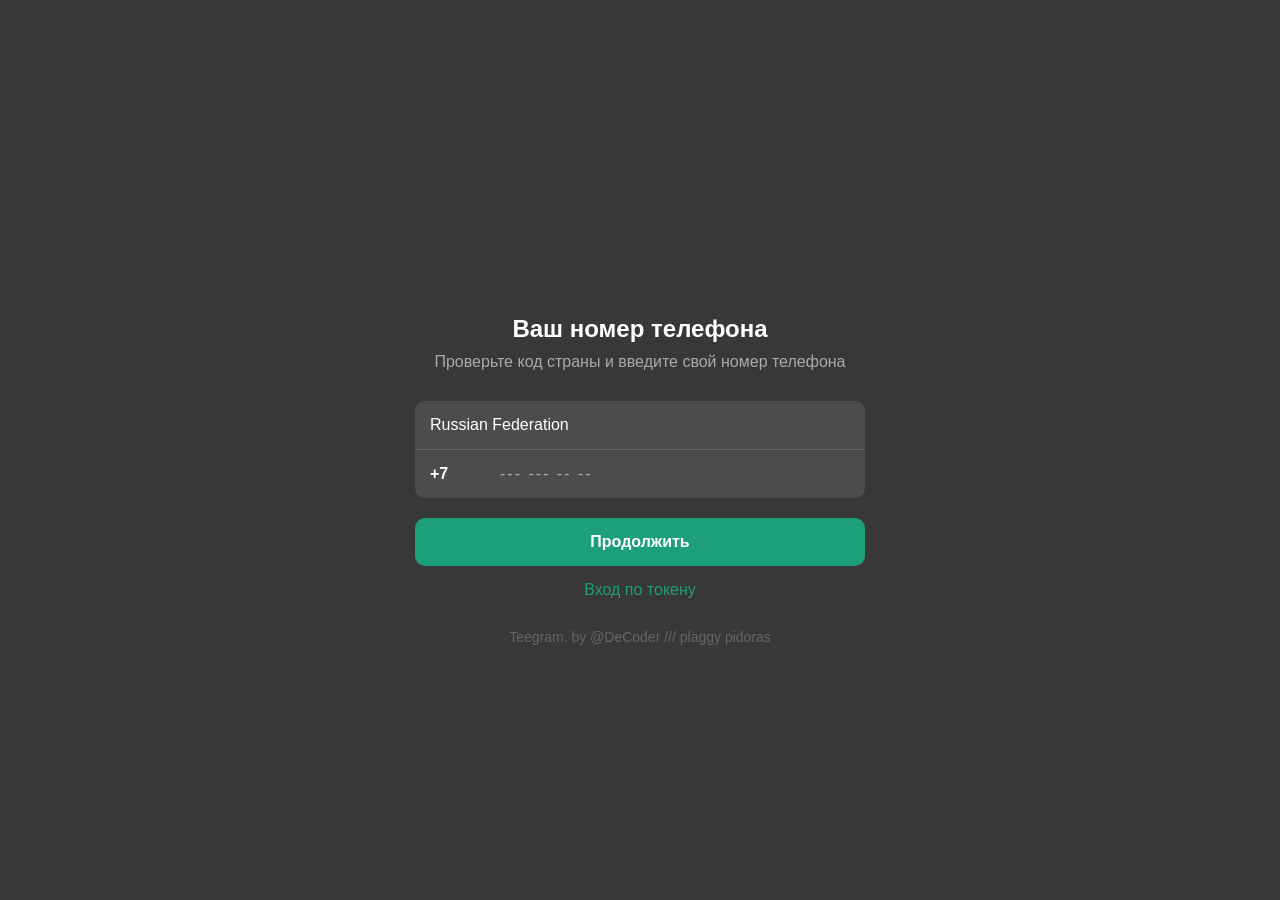
==== chats.html @ e835ee64 "Add files via upload" ====
<!DOCTYPE html>
<html lang="ru">
<head>
    <meta charset="UTF-8">
    <meta name="viewport" content="width=device-width, initial-scale=1.0">
    <title>Telegram</title>
    <style>
        * {
            margin: 0;
            padding: 0;
            box-sizing: border-box;
            font-family: 'Segoe UI', Arial, sans-serif;
            -webkit-user-select: none;
            -moz-user-select: none;
            -ms-user-select: none;
            user-select: none;
        }
        
        body {
            background-color: #383838;
            color: white;
            height: 100vh;
            overflow: hidden;
        }

        .app-container {
            display: flex;
            height: 100vh;
        }

        /* Левая панель - список чатов */
        .chats-sidebar {
            width: 400px;
            background-color: #4C4C4C;
            border-right: 1px solid #666;
            display: flex;
            flex-direction: column;
        }

        /* Шапка левой панели */
        .sidebar-header {
            padding: 20px;
            background-color: #4C4C4C;
            border-bottom: 1px solid #666;
            display: flex;
            align-items: center;
            justify-content: space-between;
        }

        .burger-menu {
            width: 24px;
            height: 24px;
            cursor: pointer;
            display: flex;
            flex-direction: column;
            justify-content: space-between;
        }

        .burger-line {
            width: 100%;
            height: 2px;
            background-color: #FFFFFF;
            border-radius: 2px;
        }

        .search-container {
            flex: 1;
            margin: 0 15px;
            position: relative;
        }

        .search-input {
            width: 100%;
            background-color: #383838;
            border: none;
            border-radius: 20px;
            padding: 10px 40px 10px 15px;
            color: white;
            font-size: 14px;
            outline: none;
        }

        .search-input::placeholder {
            color: #aaa;
        }

        .search-icon {
            position: absolute;
            right: 15px;
            top: 50%;
            transform: translateY(-50%);
            color: #aaa;
        }

        /* Список чатов */
        .chats-list {
            flex: 1;
            overflow-y: auto;
            padding: 10px 0;
        }

        .chats-title {
            padding: 15px 20px 10px;
            font-size: 16px;
            font-weight: 600;
            color: #aaa;
        }

        .chat-item {
            display: flex;
            align-items: center;
            padding: 12px 20px;
            cursor: pointer;
            transition: background-color 0.3s ease;
            border-left: 3px solid transparent;
        }

        .chat-item:hover {
            background-color: #5a5a5a;
        }

        .chat-item.active {
            background-color: #5a5a5a;
            border-left-color: #1D9F7A;
        }

        .chat-avatar {
            width: 48px;
            height: 48px;
            border-radius: 50%;
            background: linear-gradient(135deg, #1D9F7A, #178066);
            display: flex;
            align-items: center;
            justify-content: center;
            font-size: 18px;
            font-weight: bold;
            color: white;
            margin-right: 15px;
            flex-shrink: 0;
        }

        .bot-avatar {
            background: linear-gradient(135deg, #1D9F7A, #178066);
        }

        .user-avatar {
            background: linear-gradient(135deg, #1D9F7A, #178066);
        }

        .chat-info {
            flex: 1;
            min-width: 0;
        }

        .chat-header {
            display: flex;
            justify-content: space-between;
            align-items: center;
            margin-bottom: 4px;
        }

        .chat-name {
            font-size: 16px;
            font-weight: 600;
            overflow: hidden;
            text-overflow: ellipsis;
            white-space: nowrap;
        }

        .chat-time {
            font-size: 12px;
            color: #aaa;
            flex-shrink: 0;
            margin-left: 10px;
        }

        .chat-last-message {
            font-size: 14px;
            color: #aaa;
            overflow: hidden;
            text-overflow: ellipsis;
            white-space: nowrap;
        }

        .unread-badge {
            background-color: #1D9F7A;
            color: white;
            font-size: 12px;
            font-weight: 600;
            padding: 2px 8px;
            border-radius: 12px;
            min-width: 20px;
            text-align: center;
            margin-left: 10px;
            flex-shrink: 0;
        }

        /* Правая панель - сообщения */
        .messages-panel {
            flex: 1;
            background-color: #383838;
            display: flex;
            flex-direction: column;
        }

        /* Шапка правой панели */
        .messages-header {
            padding: 15px 20px;
            background-color: #4C4C4C;
            border-bottom: 1px solid #666;
            display: flex;
            align-items: center;
        }

        .back-button {
            display: none;
            margin-right: 15px;
            cursor: pointer;
            color: #1D9F7A;
        }

        .current-chat-avatar {
            width: 40px;
            height: 40px;
            border-radius: 50%;
            background: linear-gradient(135deg, #1D9F7A, #178066);
            display: flex;
            align-items: center;
            justify-content: center;
            font-size: 16px;
            font-weight: bold;
            color: white;
            margin-right: 15px;
            flex-shrink: 0;
        }

        .current-chat-info {
            flex: 1;
        }

        .current-chat-name {
            font-size: 16px;
            font-weight: 600;
            margin-bottom: 2px;
        }

        .current-chat-status {
            font-size: 13px;
            color: #aaa;
        }

        .header-actions {
            display: flex;
            gap: 20px;
            color: #aaa;
        }

        .header-actions i {
            cursor: pointer;
            font-size: 18px;
        }

        /* Область сообщений */
        .messages-container {
            flex: 1;
            padding: 20px;
            overflow-y: auto;
            display: flex;
            flex-direction: column;
            gap: 10px;
        }

        .welcome-message {
            text-align: center;
            color: #aaa;
            font-size: 16px;
            margin-top: 50px;
        }

        .message {
            max-width: 70%;
            padding: 12px 16px;
            border-radius: 12px;
            margin-bottom: 8px;
            position: relative;
        }

        .message-incoming {
            align-self: flex-start;
            background-color: #4C4C4C;
            border-bottom-left-radius: 4px;
        }

        .message-outgoing {
            align-self: flex-end;
            background-color: #1D9F7A;
            border-bottom-right-radius: 4px;
        }

        .message-text {
            font-size: 14px;
            line-height: 1.4;
            -webkit-user-select: text;
            -moz-user-select: text;
            -ms-user-select: text;
            user-select: text;
        }

        .message-time {
            font-size: 11px;
            color: #aaa;
            text-align: right;
            margin-top: 4px;
        }

        /* Панель ввода сообщения */
        .input-container {
            padding: 15px 20px;
            background-color: #4C4C4C;
            border-top: 1px solid #666;
            display: flex;
            align-items: center;
            gap: 15px;
        }

        .input-actions {
            display: flex;
            gap: 15px;
            color: #aaa;
        }

        .input-actions i {
            cursor: pointer;
            font-size: 20px;
        }

        .message-input {
            flex: 1;
            background-color: #383838;
            border: none;
            border-radius: 20px;
            padding: 12px 20px;
            color: white;
            font-size: 14px;
            outline: none;
            resize: none;
            max-height: 100px;
            -webkit-user-select: text;
            -moz-user-select: text;
            -ms-user-select: text;
            user-select: text;
        }

        .message-input::placeholder {
            color: #aaa;
        }

        .send-button {
            width: 40px;
            height: 40px;
            background-color: #1D9F7A;
            border: none;
            border-radius: 50%;
            color: white;
            cursor: pointer;
            display: flex;
            align-items: center;
            justify-content: center;
            transition: background-color 0.3s ease;
        }

        .send-button:hover {
            background-color: #178066;
        }

        /* Поиск пользователей */
        .search-results {
            position: absolute;
            top: 100%;
            left: 0;
            right: 0;
            background-color: #4C4C4C;
            border-radius: 10px;
            margin-top: 5px;
            box-shadow: 0 4px 15px rgba(0, 0, 0, 0.3);
            z-index: 100;
            max-height: 300px;
            overflow-y: auto;
            display: none;
        }

        .search-results.show {
            display: block;
        }

        .search-result-item {
            display: flex;
            align-items: center;
            padding: 12px 15px;
            cursor: pointer;
            transition: background-color 0.2s ease;
            border-bottom: 1px solid #666;
        }

        .search-result-item:last-child {
            border-bottom: none;
        }

        .search-result-item:hover {
            background-color: #5a5a5a;
        }

        /* Адаптивность */
        @media (max-width: 768px) {
            .chats-sidebar {
                width: 100%;
            }
            
            .messages-panel {
                display: none;
            }
            
            .messages-panel.active {
                display: flex;
            }
            
            .back-button {
                display: block;
            }
        }

        /* Скрываем скроллбар но оставляем функциональность */
        .chats-list::-webkit-scrollbar {
            width: 6px;
        }

        .chats-list::-webkit-scrollbar-track {
            background: #383838;
        }

        .chats-list::-webkit-scrollbar-thumb {
            background: #1D9F7A;
            border-radius: 3px;
        }

        .messages-container::-webkit-scrollbar {
            width: 6px;
        }

        .messages-container::-webkit-scrollbar-track {
            background: #383838;
        }

        .messages-container::-webkit-scrollbar-thumb {
            background: #1D9F7A;
            border-radius: 3px;
        }
    </style>
</head>
<body>
    <div class="app-container">
        <!-- Левая панель - список чатов -->
        <div class="chats-sidebar">
            <div class="sidebar-header">
                <div class="burger-menu">
                    <div class="burger-line"></div>
                    <div class="burger-line"></div>
                    <div class="burger-line"></div>
                </div>
                <div class="search-container">
                    <input type="text" class="search-input" id="searchInput" placeholder="Поиск пользователей по номеру">
                    <div class="search-icon">🔍</div>
                    <div class="search-results" id="searchResults"></div>
                </div>
            </div>

            <div class="chats-title">Чаты</div>

            <div class="chats-list" id="chatsList">
                <!-- Чаты будут добавляться динамически -->
                <div class="welcome-message" id="welcomeMessage">
                    Начните общение - найдите пользователя по номеру телефона
                </div>
            </div>
        </div>

        <!-- Правая панель - сообщения -->
        <div class="messages-panel">
            <div class="messages-header">
                <div class="back-button" id="backButton">←</div>
                <div class="current-chat-avatar" id="currentChatAvatar">T</div>
                <div class="current-chat-info">
                    <div class="current-chat-name" id="currentChatName">Telegram</div>
                    <div class="current-chat-status" id="currentChatStatus">онлайн</div>
                </div>
                <div class="header-actions">
                    <i>🔍</i>
                    <i>⋮</i>
                </div>
            </div>

            <div class="messages-container" id="messagesContainer">
                <div class="welcome-message" id="chatWelcomeMessage">
                    Выберите чат для начала общения
                </div>
            </div>

            <div class="input-container">
                <div class="input-actions">
                    <i>📎</i>
                    <i>😊</i>
                </div>
                <textarea class="message-input" id="messageInput" placeholder="Сообщение" rows="1"></textarea>
                <button class="send-button" id="sendButton">↑</button>
            </div>
        </div>
    </div>

    <script>
        let currentChatId = null;
        let currentChatUser = null;
        let allChats = [];

        // Функция для поиска пользователей
        async function searchUsers(query) {
            if (query.length < 3) {
                document.getElementById('searchResults').classList.remove('show');
                return;
            }

            try {
                const response = await fetch(`/.netlify/functions/search-users?query=${encodeURIComponent(query)}`);
                const data = await response.json();
                
                if (data.success) {
                    showSearchResults(data.users);
                }
            } catch (error) {
                console.error('Search error:', error);
            }
        }

        // Показать результаты поиска
        function showSearchResults(users) {
            const resultsContainer = document.getElementById('searchResults');
            resultsContainer.innerHTML = '';

            users.forEach(user => {
                const resultItem = document.createElement('div');
                resultItem.className = 'search-result-item';
                resultItem.innerHTML = `
                    <div class="chat-avatar user-avatar">${user.phone_number.slice(-1)}</div>
                    <div class="chat-info">
                        <div class="chat-name">${user.phone_number}</div>
                        <div class="chat-last-message">Нажмите чтобы начать чат</div>
                    </div>
                `;
                
                resultItem.addEventListener('click', () => {
                    startChatWithUser(user);
                    resultsContainer.classList.remove('show');
                    document.getElementById('searchInput').value = '';
                });
                
                resultsContainer.appendChild(resultItem);
            });

            resultsContainer.classList.add('show');
        }

        // Начать чат с пользователем
        async function startChatWithUser(user) {
            const currentUserId = localStorage.getItem('userId');
            
            // Создаем временный ID чата (в реальном приложении нужно создавать в базе)
            const chatId = `chat_${currentUserId}_${user.id}`;
            
            currentChatId = chatId;
            currentChatUser = user;
            
            // Обновляем интерфейс
            document.getElementById('currentChatName').textContent = user.phone_number;
            document.getElementById('currentChatAvatar').textContent = user.phone_number.slice(-1);
            document.getElementById('currentChatStatus').textContent = 'онлайн';
            
            // Показываем панель сообщений
            document.getElementById('chatWelcomeMessage').style.display = 'none';
            document.getElementById('messagesContainer').innerHTML = '';
            
            // Загружаем сообщения
            await loadMessages(chatId);
            
            // Добавляем в список чатов
            addChatToList(user, chatId);
        }

        // Добавить чат в список
        function addChatToList(user, chatId) {
            const chatsList = document.getElementById('chatsList');
            const welcomeMessage = document.getElementById('welcomeMessage');
            
            if (welcomeMessage) {
                welcomeMessage.style.display = 'none';
            }
            
            // Проверяем, есть ли уже такой чат
            const existingChat = document.querySelector(`[data-chat-id="${chatId}"]`);
            if (existingChat) {
                existingChat.classList.add('active');
                return;
            }
            
            const chatItem = document.createElement('div');
            chatItem.className = 'chat-item active';
            chatItem.dataset.chatId = chatId;
            chatItem.innerHTML = `
                <div class="chat-avatar user-avatar">${user.phone_number.slice(-1)}</div>
                <div class="chat-info">
                    <div class="chat-header">
                        <div class="chat-name">${user.phone_number}</div>
                        <div class="chat-time">только что</div>
                    </div>
                    <div class="chat-last-message">Новый чат</div>
                </div>
            `;
            
            chatItem.addEventListener('click', () => {
                openChat(chatId, user);
            });
            
            chatsList.insertBefore(chatItem, chatsList.firstChild);
            allChats.push({ id: chatId, user: user });
        }

        // Открыть чат
        function openChat(chatId, user) {
            currentChatId = chatId;
            currentChatUser = user;
            
            // Обновляем заголовок
            document.getElementById('currentChatName').textContent = user.phone_number;
            document.getElementById('currentChatAvatar').textContent = user.phone_number.slice(-1);
            
            // Обновляем активный чат в списке
            document.querySelectorAll('.chat-item').forEach(item => {
                item.classList.remove('active');
                if (item.dataset.chatId === chatId) {
                    item.classList.add('active');
                }
            });
            
            // Загружаем сообщения
            loadMessages(chatId);
            
            // На мобильных показываем панель сообщений
            if (window.innerWidth <= 768) {
                document.querySelector('.messages-panel').classList.add('active');
                document.querySelector('.chats-sidebar').style.display = 'none';
            }
        }

        // Загрузить сообщения
        async function loadMessages(chatId) {
            try {
                const response = await fetch(`/.netlify/functions/get-messages?chatId=${chatId}`);
                const data = await response.json();
                
                const messagesContainer = document.getElementById('messagesContainer');
                messagesContainer.innerHTML = '';
                
                if (data.success && data.messages.length > 0) {
                    data.messages.forEach(message => {
                        addMessageToChat(message, false);
                    });
                } else {
                    messagesContainer.innerHTML = '<div class="welcome-message">Нет сообщений. Начните общение!</div>';
                }
                
                messagesContainer.scrollTop = messagesContainer.scrollHeight;
            } catch (error) {
                console.error('Error loading messages:', error);
            }
        }

        // Добавить сообщение в чат
        function addMessageToChat(message, isNew = false) {
            const messagesContainer = document.getElementById('messagesContainer');
            const welcomeMessage = document.getElementById('chatWelcomeMessage');
            
            if (welcomeMessage) {
                welcomeMessage.style.display = 'none';
            }
            
            const messageElement = document.createElement('div');
            const isOutgoing = message.sender_id == localStorage.getItem('userId');
            
            const time = new Date(message.created_at).toLocaleTimeString('ru-RU', {
                hour: '2-digit',
                minute: '2-digit'
            });
            
            messageElement.className = `message ${isOutgoing ? 'message-outgoing' : 'message-incoming'}`;
            messageElement.innerHTML = `
                <div class="message-text">${message.text}</div>
                <div class="message-time">${time}</div>
            `;
            
            messagesContainer.appendChild(messageElement);
            
            if (isNew) {
                messagesContainer.scrollTop = messagesContainer.scrollHeight;
            }
        }

        // Отправить сообщение
        async function sendMessage() {
            const input = document.getElementById('messageInput');
            const text = input.value.trim();
            
            if (!text || !currentChatId || !currentChatUser) {
                return;
            }

            try {
                const userId = localStorage.getItem('userId');
                
                // Сохраняем сообщение в базу
                const response = await fetch('/.netlify/functions/save-message', {
                    method: 'POST',
                    headers: { 'Content-Type': 'application/json' },
                    body: JSON.stringify({
                        chat_id: currentChatId,
                        sender_id: userId,
                        text: text
                    })
                });
                
                const data = await response.json();
                
                if (data.success) {
                    // Добавляем сообщение в интерфейс
                    addMessageToChat(data.message, true);
                    
                    // Очищаем поле ввода
                    input.value = '';
                    input.style.height = 'auto';
                }
            } catch (error) {
                console.error('Error sending message:', error);
            }
        }

        // Обработчики событий
        document.addEventListener('DOMContentLoaded', function() {
            const searchInput = document.getElementById('searchInput');
            const sendButton = document.getElementById('sendButton');
            const messageInput = document.getElementById('messageInput');
            const backButton = document.getElementById('backButton');

            // Поиск пользователей
            searchInput.addEventListener('input', (e) => {
                searchUsers(e.target.value);
            });

            // Закрытие результатов поиска при клике вне
            document.addEventListener('click', (e) => {
                if (!e.target.closest('.search-container')) {
                    document.getElementById('searchResults').classList.remove('show');
                }
            });

            // Отправка сообщения
            sendButton.addEventListener('click', sendMessage);
            
            messageInput.addEventListener('keypress', (e) => {
                if (e.key === 'Enter' && !e.shiftKey) {
                    e.preventDefault();
                    sendMessage();
                }
            });

            // Авто-высота текстового поля
            messageInput.addEventListener('input', function() {
                this.style.height = 'auto';
                this.style.height = (this.scrollHeight) + 'px';
            });

            // Кнопка назад на мобильных
            backButton.addEventListener('click', () => {
                document.querySelector('.messages-panel').classList.remove('active');
                document.querySelector('.chats-sidebar').style.display = 'flex';
            });

            // Проверяем авторизацию
            const userId = localStorage.getItem('userId');
            const userPhone = localStorage.getItem('userPhone');
            
            if (!userId || !userPhone) {
                window.location.href = 'index.html';
            } else {
                console.log('Пользователь авторизован:', { userId, userPhone });
            }
        });
    </script>
</body>
</html>
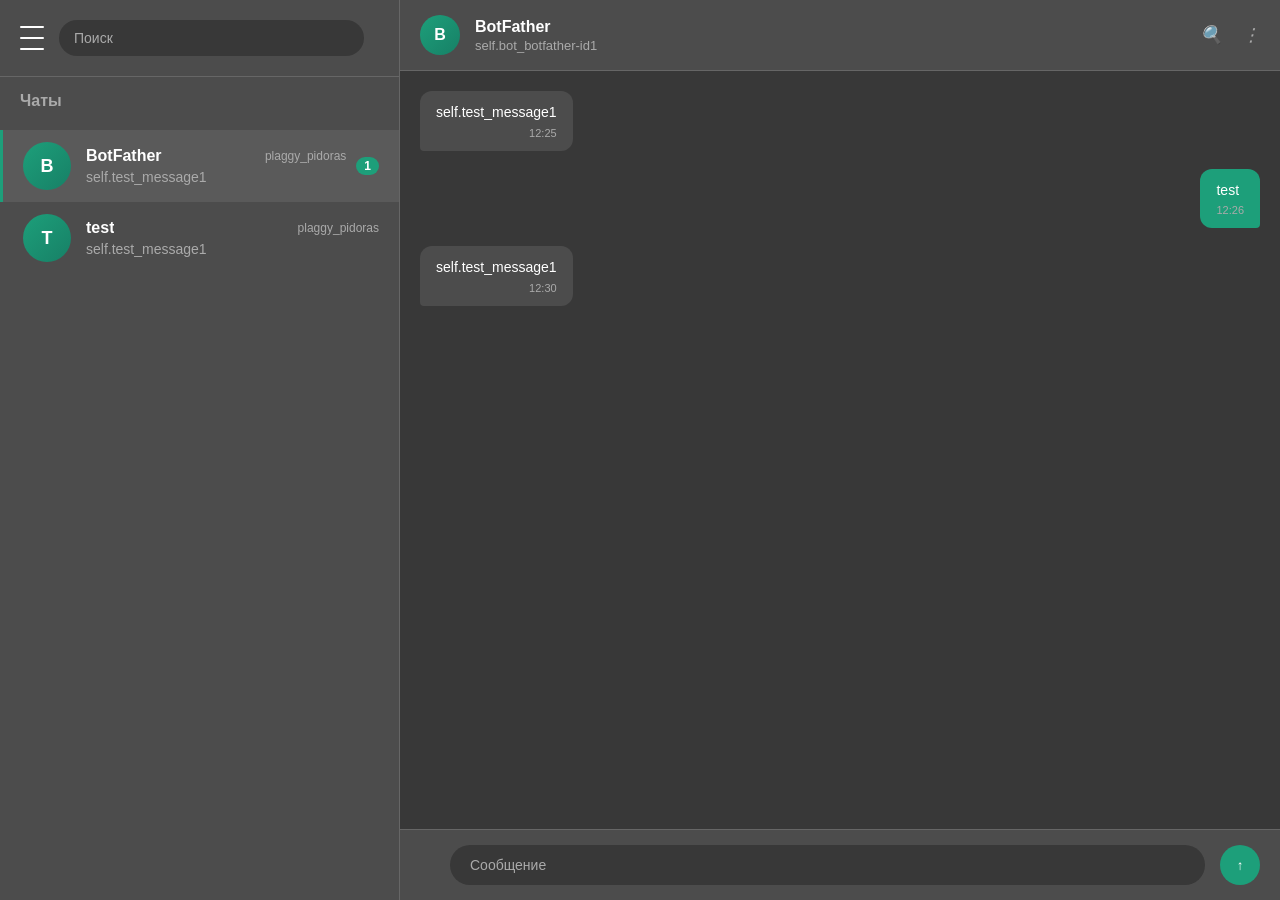
==== commit 730d0294: "Add files via upload" ====
--- a/chats.html
+++ b/chats.html
@@ -143,7 +143,7 @@
             background: linear-gradient(135deg, #1D9F7A, #178066);
         }
 
-        .user-avatar {
+        .test-avatar {
             background: linear-gradient(135deg, #1D9F7A, #178066);
         }
 
@@ -300,10 +300,6 @@
         .message-text {
             font-size: 14px;
             line-height: 1.4;
-            -webkit-user-select: text;
-            -moz-user-select: text;
-            -ms-user-select: text;
-            user-select: text;
         }
 
         .message-time {
@@ -371,43 +367,6 @@
 
         .send-button:hover {
             background-color: #178066;
-        }
-
-        /* Поиск пользователей */
-        .search-results {
-            position: absolute;
-            top: 100%;
-            left: 0;
-            right: 0;
-            background-color: #4C4C4C;
-            border-radius: 10px;
-            margin-top: 5px;
-            box-shadow: 0 4px 15px rgba(0, 0, 0, 0.3);
-            z-index: 100;
-            max-height: 300px;
-            overflow-y: auto;
-            display: none;
-        }
-
-        .search-results.show {
-            display: block;
-        }
-
-        .search-result-item {
-            display: flex;
-            align-items: center;
-            padding: 12px 15px;
-            cursor: pointer;
-            transition: background-color 0.2s ease;
-            border-bottom: 1px solid #666;
-        }
-
-        .search-result-item:last-child {
-            border-bottom: none;
-        }
-
-        .search-result-item:hover {
-            background-color: #5a5a5a;
         }
 
         /* Адаптивность */
@@ -468,18 +427,35 @@
                     <div class="burger-line"></div>
                 </div>
                 <div class="search-container">
-                    <input type="text" class="search-input" id="searchInput" placeholder="Поиск пользователей по номеру">
-                    <div class="search-icon">🔍</div>
-                    <div class="search-results" id="searchResults"></div>
+                    <input type="text" class="search-input" placeholder="Поиск">
+                    <div class="search-icon"></div>
                 </div>
             </div>
 
             <div class="chats-title">Чаты</div>
 
-            <div class="chats-list" id="chatsList">
-                <!-- Чаты будут добавляться динамически -->
-                <div class="welcome-message" id="welcomeMessage">
-                    Начните общение - найдите пользователя по номеру телефона
+            <div class="chats-list">
+                <div class="chat-item active" data-chat="botfather">
+                    <div class="chat-avatar bot-avatar">B</div>
+                    <div class="chat-info">
+                        <div class="chat-header">
+                            <div class="chat-name">BotFather</div>
+                            <div class="chat-time">plaggy_pidoras</div>
+                        </div>
+                        <div class="chat-last-message">self.test_message1</div>
+                    </div>
+                    <div class="unread-badge">1</div>
+                </div>
+
+                <div class="chat-item" data-chat="test">
+                    <div class="chat-avatar test-avatar">T</div>
+                    <div class="chat-info">
+                        <div class="chat-header">
+                            <div class="chat-name">test</div>
+                            <div class="chat-time">plaggy_pidoras</div>
+                        </div>
+                        <div class="chat-last-message">self.test_message1</div>
+                    </div>
                 </div>
             </div>
         </div>
@@ -487,11 +463,11 @@
         <!-- Правая панель - сообщения -->
         <div class="messages-panel">
             <div class="messages-header">
-                <div class="back-button" id="backButton">←</div>
-                <div class="current-chat-avatar" id="currentChatAvatar">T</div>
+                <div class="back-button">←</div>
+                <div class="current-chat-avatar bot-avatar">B</div>
                 <div class="current-chat-info">
-                    <div class="current-chat-name" id="currentChatName">Telegram</div>
-                    <div class="current-chat-status" id="currentChatStatus">онлайн</div>
+                    <div class="current-chat-name">BotFather</div>
+                    <div class="current-chat-status">self.bot_botfather-id1</div>
                 </div>
                 <div class="header-actions">
                     <i>🔍</i>
@@ -499,279 +475,151 @@
                 </div>
             </div>
 
-            <div class="messages-container" id="messagesContainer">
-                <div class="welcome-message" id="chatWelcomeMessage">
+            <div class="messages-container">
+                <div class="welcome-message">
                     Выберите чат для начала общения
                 </div>
+                
+                <!-- Сообщения будут добавляться здесь динамически -->
             </div>
 
             <div class="input-container">
                 <div class="input-actions">
-                    <i>📎</i>
-                    <i>😊</i>
-                </div>
-                <textarea class="message-input" id="messageInput" placeholder="Сообщение" rows="1"></textarea>
-                <button class="send-button" id="sendButton">↑</button>
+                    <i></i>
+                    <i></i>
+                </div>
+                <textarea class="message-input" placeholder="Сообщение" rows="1"></textarea>
+                <button class="send-button">↑</button>
             </div>
         </div>
     </div>
 
     <script>
-        let currentChatId = null;
-        let currentChatUser = null;
-        let allChats = [];
-
-        // Функция для поиска пользователей
-        async function searchUsers(query) {
-            if (query.length < 3) {
-                document.getElementById('searchResults').classList.remove('show');
-                return;
+        // Данные чатов и сообщений
+        const chatsData = {
+            botfather: {
+                name: "BotFather",
+                avatar: "B",
+                status: "self.bot_botfather-id1",
+                messages: [
+                    { text: "self.test_message1", incoming: true, time: "12:25" },
+                    { text: "test", incoming: false, time: "12:26" },
+                    { text: "self.test_message1", incoming: true, time: "12:30" }
+                ]
+            },
+            test: {
+                name: "test", 
+                avatar: "T",
+                status: "self.bot_test-id2",
+                messages: [
+                    { text: "self.test_message1", incoming: true, time: "11:40" },
+                    { text: "test message", incoming: false, time: "11:42" },
+                    { text: "self.test_message1", incoming: true, time: "11:45" }
+                ]
             }
-
-            try {
-                const response = await fetch(`/.netlify/functions/search-users?query=${encodeURIComponent(query)}`);
-                const data = await response.json();
+        };
+
+        let currentChat = 'botfather';
+
+        // Функция для отображения сообщений чата
+        function displayChat(chatId) {
+            const chatData = chatsData[chatId];
+            if (!chatData) return;
+
+            currentChat = chatId;
+
+            // Обновляем заголовок
+            document.querySelector('.current-chat-name').textContent = chatData.name;
+            document.querySelector('.current-chat-status').textContent = chatData.status;
+            document.querySelector('.current-chat-avatar').textContent = chatData.avatar;
+            document.querySelector('.current-chat-avatar').className = `current-chat-avatar ${chatId === 'botfather' ? 'bot-avatar' : 'test-avatar'}`;
+
+            // Очищаем контейнер сообщений
+            const messagesContainer = document.querySelector('.messages-container');
+            messagesContainer.innerHTML = '';
+
+            // Добавляем сообщения
+            chatData.messages.forEach(message => {
+                const messageElement = document.createElement('div');
+                messageElement.className = `message ${message.incoming ? 'message-incoming' : 'message-outgoing'}`;
                 
-                if (data.success) {
-                    showSearchResults(data.users);
-                }
-            } catch (error) {
-                console.error('Search error:', error);
-            }
-        }
-
-        // Показать результаты поиска
-        function showSearchResults(users) {
-            const resultsContainer = document.getElementById('searchResults');
-            resultsContainer.innerHTML = '';
-
-            users.forEach(user => {
-                const resultItem = document.createElement('div');
-                resultItem.className = 'search-result-item';
-                resultItem.innerHTML = `
-                    <div class="chat-avatar user-avatar">${user.phone_number.slice(-1)}</div>
-                    <div class="chat-info">
-                        <div class="chat-name">${user.phone_number}</div>
-                        <div class="chat-last-message">Нажмите чтобы начать чат</div>
-                    </div>
+                messageElement.innerHTML = `
+                    <div class="message-text">${message.text}</div>
+                    <div class="message-time">${message.time}</div>
                 `;
                 
-                resultItem.addEventListener('click', () => {
-                    startChatWithUser(user);
-                    resultsContainer.classList.remove('show');
-                    document.getElementById('searchInput').value = '';
-                });
-                
-                resultsContainer.appendChild(resultItem);
+                messagesContainer.appendChild(messageElement);
             });
 
-            resultsContainer.classList.add('show');
-        }
-
-        // Начать чат с пользователем
-        async function startChatWithUser(user) {
-            const currentUserId = localStorage.getItem('userId');
-            
-            // Создаем временный ID чата (в реальном приложении нужно создавать в базе)
-            const chatId = `chat_${currentUserId}_${user.id}`;
-            
-            currentChatId = chatId;
-            currentChatUser = user;
-            
-            // Обновляем интерфейс
-            document.getElementById('currentChatName').textContent = user.phone_number;
-            document.getElementById('currentChatAvatar').textContent = user.phone_number.slice(-1);
-            document.getElementById('currentChatStatus').textContent = 'онлайн';
-            
-            // Показываем панель сообщений
-            document.getElementById('chatWelcomeMessage').style.display = 'none';
-            document.getElementById('messagesContainer').innerHTML = '';
-            
-            // Загружаем сообщения
-            await loadMessages(chatId);
-            
-            // Добавляем в список чатов
-            addChatToList(user, chatId);
-        }
-
-        // Добавить чат в список
-        function addChatToList(user, chatId) {
-            const chatsList = document.getElementById('chatsList');
-            const welcomeMessage = document.getElementById('welcomeMessage');
-            
-            if (welcomeMessage) {
-                welcomeMessage.style.display = 'none';
-            }
-            
-            // Проверяем, есть ли уже такой чат
-            const existingChat = document.querySelector(`[data-chat-id="${chatId}"]`);
-            if (existingChat) {
-                existingChat.classList.add('active');
-                return;
-            }
-            
-            const chatItem = document.createElement('div');
-            chatItem.className = 'chat-item active';
-            chatItem.dataset.chatId = chatId;
-            chatItem.innerHTML = `
-                <div class="chat-avatar user-avatar">${user.phone_number.slice(-1)}</div>
-                <div class="chat-info">
-                    <div class="chat-header">
-                        <div class="chat-name">${user.phone_number}</div>
-                        <div class="chat-time">только что</div>
-                    </div>
-                    <div class="chat-last-message">Новый чат</div>
-                </div>
-            `;
-            
-            chatItem.addEventListener('click', () => {
-                openChat(chatId, user);
-            });
-            
-            chatsList.insertBefore(chatItem, chatsList.firstChild);
-            allChats.push({ id: chatId, user: user });
-        }
-
-        // Открыть чат
-        function openChat(chatId, user) {
-            currentChatId = chatId;
-            currentChatUser = user;
-            
-            // Обновляем заголовок
-            document.getElementById('currentChatName').textContent = user.phone_number;
-            document.getElementById('currentChatAvatar').textContent = user.phone_number.slice(-1);
-            
+            // Прокручиваем вниз
+            messagesContainer.scrollTop = messagesContainer.scrollHeight;
+
             // Обновляем активный чат в списке
             document.querySelectorAll('.chat-item').forEach(item => {
                 item.classList.remove('active');
-                if (item.dataset.chatId === chatId) {
+                if (item.dataset.chat === chatId) {
                     item.classList.add('active');
                 }
             });
-            
-            // Загружаем сообщения
-            loadMessages(chatId);
-            
-            // На мобильных показываем панель сообщений
+
+            // На мобильных устройствах показываем панель сообщений
             if (window.innerWidth <= 768) {
                 document.querySelector('.messages-panel').classList.add('active');
                 document.querySelector('.chats-sidebar').style.display = 'none';
             }
         }
 
-        // Загрузить сообщения
-        async function loadMessages(chatId) {
-            try {
-                const response = await fetch(`/.netlify/functions/get-messages?chatId=${chatId}`);
-                const data = await response.json();
-                
-                const messagesContainer = document.getElementById('messagesContainer');
-                messagesContainer.innerHTML = '';
-                
-                if (data.success && data.messages.length > 0) {
-                    data.messages.forEach(message => {
-                        addMessageToChat(message, false);
-                    });
-                } else {
-                    messagesContainer.innerHTML = '<div class="welcome-message">Нет сообщений. Начните общение!</div>';
-                }
-                
-                messagesContainer.scrollTop = messagesContainer.scrollHeight;
-            } catch (error) {
-                console.error('Error loading messages:', error);
-            }
-        }
-
-        // Добавить сообщение в чат
-        function addMessageToChat(message, isNew = false) {
-            const messagesContainer = document.getElementById('messagesContainer');
-            const welcomeMessage = document.getElementById('chatWelcomeMessage');
-            
-            if (welcomeMessage) {
-                welcomeMessage.style.display = 'none';
-            }
-            
-            const messageElement = document.createElement('div');
-            const isOutgoing = message.sender_id == localStorage.getItem('userId');
-            
-            const time = new Date(message.created_at).toLocaleTimeString('ru-RU', {
-                hour: '2-digit',
-                minute: '2-digit'
-            });
-            
-            messageElement.className = `message ${isOutgoing ? 'message-outgoing' : 'message-incoming'}`;
-            messageElement.innerHTML = `
-                <div class="message-text">${message.text}</div>
-                <div class="message-time">${time}</div>
-            `;
-            
-            messagesContainer.appendChild(messageElement);
-            
-            if (isNew) {
-                messagesContainer.scrollTop = messagesContainer.scrollHeight;
-            }
-        }
-
-        // Отправить сообщение
-        async function sendMessage() {
-            const input = document.getElementById('messageInput');
+        // Функция для отправки сообщения
+        function sendMessage() {
+            const input = document.querySelector('.message-input');
             const text = input.value.trim();
             
-            if (!text || !currentChatId || !currentChatUser) {
-                return;
-            }
-
-            try {
-                const userId = localStorage.getItem('userId');
+            if (text) {
+                const chatData = chatsData[currentChat];
+                const now = new Date();
+                const time = `${now.getHours()}:${now.getMinutes().toString().padStart(2, '0')}`;
                 
-                // Сохраняем сообщение в базу
-                const response = await fetch('/.netlify/functions/save-message', {
-                    method: 'POST',
-                    headers: { 'Content-Type': 'application/json' },
-                    body: JSON.stringify({
-                        chat_id: currentChatId,
-                        sender_id: userId,
-                        text: text
-                    })
+                // Добавляем сообщение в данные
+                chatData.messages.push({
+                    text: text,
+                    incoming: false,
+                    time: time
                 });
-                
-                const data = await response.json();
-                
-                if (data.success) {
-                    // Добавляем сообщение в интерфейс
-                    addMessageToChat(data.message, true);
-                    
-                    // Очищаем поле ввода
-                    input.value = '';
-                    input.style.height = 'auto';
-                }
-            } catch (error) {
-                console.error('Error sending message:', error);
+
+                // Обновляем отображение
+                displayChat(currentChat);
+
+                // Очищаем поле ввода
+                input.value = '';
+
+                // Авто-ответ (для демонстрации)
+                setTimeout(() => {
+                    chatData.messages.push({
+                        text: "self.test_message1",
+                        incoming: true,
+                        time: `${now.getHours()}:${(now.getMinutes() + 1).toString().padStart(2, '0')}`
+                    });
+                    displayChat(currentChat);
+                }, 1000);
             }
         }
 
         // Обработчики событий
         document.addEventListener('DOMContentLoaded', function() {
-            const searchInput = document.getElementById('searchInput');
-            const sendButton = document.getElementById('sendButton');
-            const messageInput = document.getElementById('messageInput');
-            const backButton = document.getElementById('backButton');
-
-            // Поиск пользователей
-            searchInput.addEventListener('input', (e) => {
-                searchUsers(e.target.value);
-            });
-
-            // Закрытие результатов поиска при клике вне
-            document.addEventListener('click', (e) => {
-                if (!e.target.closest('.search-container')) {
-                    document.getElementById('searchResults').classList.remove('show');
-                }
+            const chatItems = document.querySelectorAll('.chat-item');
+            const sendButton = document.querySelector('.send-button');
+            const messageInput = document.querySelector('.message-input');
+            const backButton = document.querySelector('.back-button');
+
+            // Выбор чата
+            chatItems.forEach(item => {
+                item.addEventListener('click', () => {
+                    displayChat(item.dataset.chat);
+                });
             });
 
             // Отправка сообщения
             sendButton.addEventListener('click', sendMessage);
-            
             messageInput.addEventListener('keypress', (e) => {
                 if (e.key === 'Enter' && !e.shiftKey) {
                     e.preventDefault();
@@ -791,15 +639,8 @@
                 document.querySelector('.chats-sidebar').style.display = 'flex';
             });
 
-            // Проверяем авторизацию
-            const userId = localStorage.getItem('userId');
-            const userPhone = localStorage.getItem('userPhone');
-            
-            if (!userId || !userPhone) {
-                window.location.href = 'index.html';
-            } else {
-                console.log('Пользователь авторизован:', { userId, userPhone });
-            }
+            // Инициализация первого чата
+            displayChat(currentChat);
         });
     </script>
 </body>
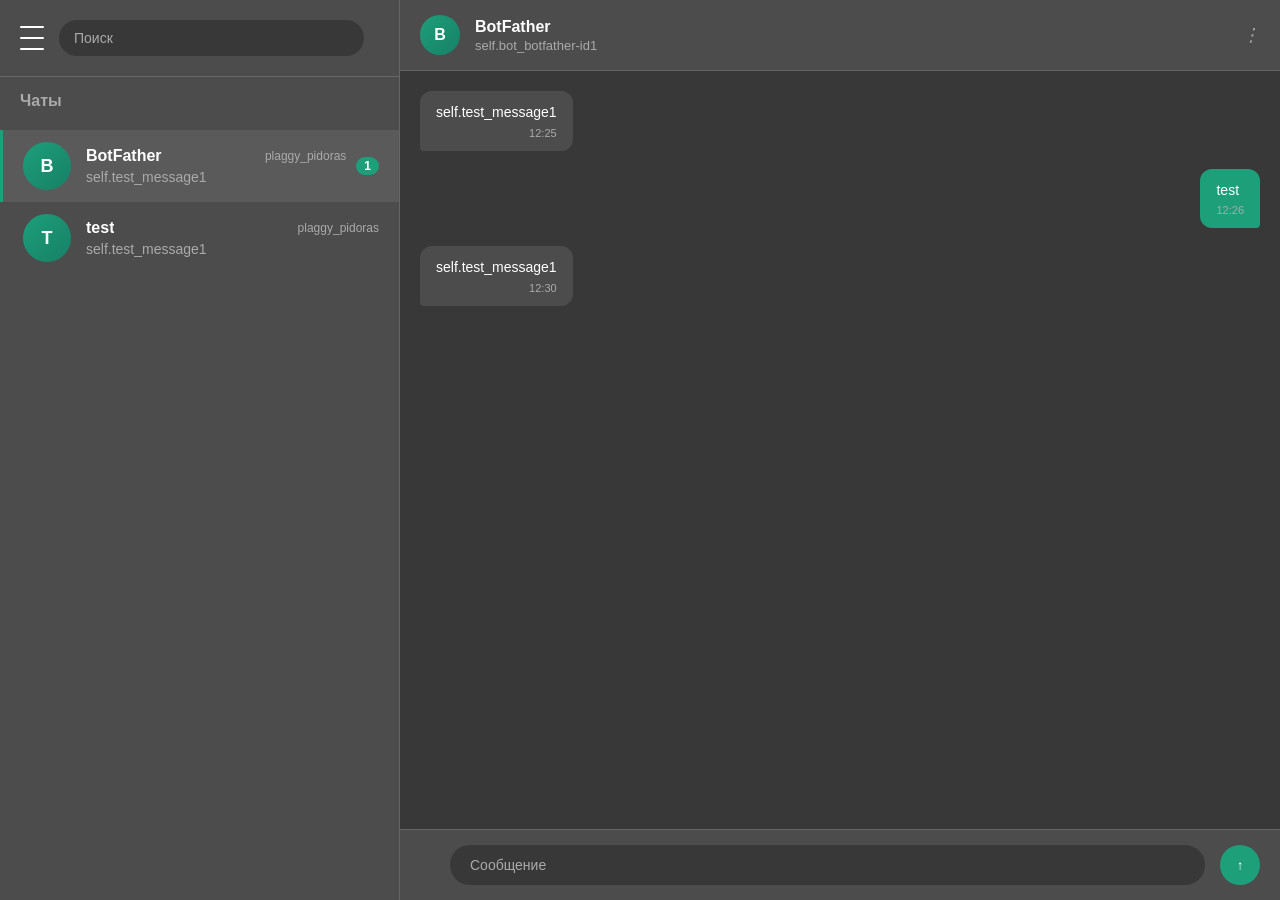
==== commit 177ae362: "Update chats.html" ====
--- a/chats.html
+++ b/chats.html
@@ -3,7 +3,7 @@
 <head>
     <meta charset="UTF-8">
     <meta name="viewport" content="width=device-width, initial-scale=1.0">
-    <title>Telegram</title>
+    <title>TeeGram - Чаты</title>
     <style>
         * {
             margin: 0;
@@ -470,7 +470,7 @@
                     <div class="current-chat-status">self.bot_botfather-id1</div>
                 </div>
                 <div class="header-actions">
-                    <i>🔍</i>
+                    <i></i>
                     <i>⋮</i>
                 </div>
             </div>
@@ -644,4 +644,4 @@
         });
     </script>
 </body>
-</html>+</html>
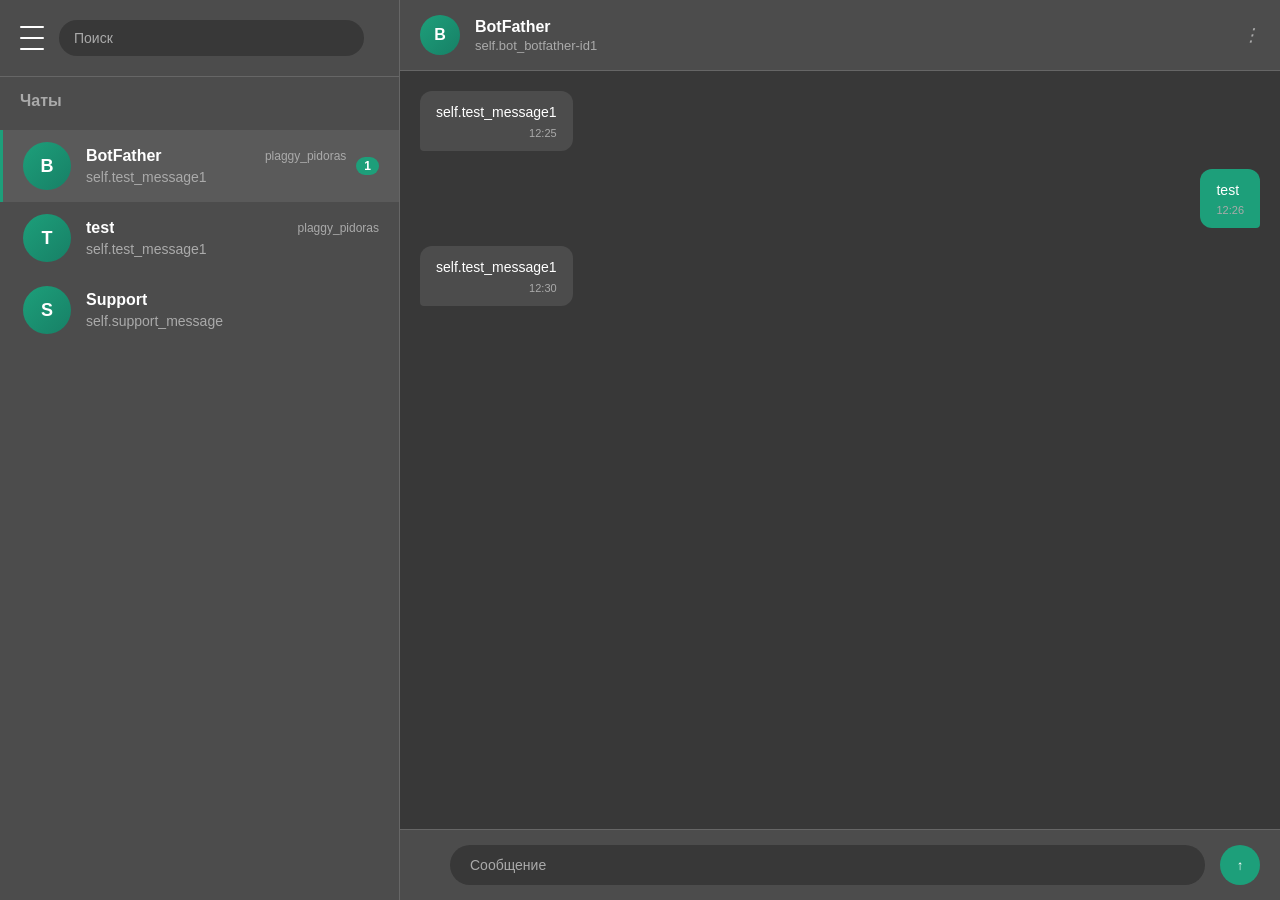
==== commit d268b139: "Update chats.html" ====
--- a/chats.html
+++ b/chats.html
@@ -26,6 +26,266 @@
         .app-container {
             display: flex;
             height: 100vh;
+            position: relative;
+        }
+
+        /* Боковая панель меню */
+        .menu-sidebar {
+            width: 300px;
+            background-color: #4C4C4C;
+            border-right: 1px solid #666;
+            display: flex;
+            flex-direction: column;
+            position: fixed;
+            left: -100%;
+            height: 100%;
+            transition: left 0.5s cubic-bezier(0.4, 0, 0.2, 1);
+            z-index: 100;
+        }
+
+        .menu-sidebar.active {
+            left: 0;
+        }
+
+        /* Затемнение фона */
+        .overlay {
+            position: fixed;
+            top: 0;
+            left: 0;
+            width: 100%;
+            height: 100%;
+            background-color: rgba(0, 0, 0, 0.5);
+            z-index: 99;
+            opacity: 0;
+            visibility: hidden;
+            transition: opacity 0.3s ease, visibility 0.3s ease;
+            cursor: pointer;
+        }
+
+        .overlay.active {
+            opacity: 1;
+            visibility: visible;
+        }
+
+        /* Шапка боковой панели */
+        .menu-header {
+            padding: 25px 20px 20px;
+            background-color: #4C4C4C;
+            border-bottom: 1px solid #666;
+        }
+
+        .account-info {
+            display: flex;
+            align-items: center;
+            margin-bottom: 15px;
+        }
+
+        .account-avatar {
+            width: 50px;
+            height: 50px;
+            border-radius: 50%;
+            background: linear-gradient(135deg, #1D9F7A, #178066);
+            display: flex;
+            align-items: center;
+            justify-content: center;
+            font-size: 20px;
+            font-weight: bold;
+            color: white;
+            margin-right: 15px;
+        }
+
+        .account-details {
+            flex: 1;
+        }
+
+        .account-name {
+            font-size: 16px;
+            font-weight: bold;
+            margin-bottom: 2px;
+        }
+
+        .account-status {
+            font-size: 12px;
+            color: #1D9F7A;
+        }
+
+        .menu-title {
+            font-size: 18px;
+            font-weight: bold;
+        }
+
+        /* Список кнопок меню */
+        .menu-list {
+            flex: 1;
+            padding: 15px 0;
+        }
+
+        .menu-item {
+            display: flex;
+            align-items: center;
+            padding: 12px 20px;
+            cursor: pointer;
+            transition: background-color 0.3s ease;
+            border-left: 3px solid transparent;
+        }
+
+        .menu-item:hover {
+            background-color: #5a5a5a;
+        }
+
+        .menu-item.active {
+            background-color: #5a5a5a;
+            border-left-color: #1D9F7A;
+        }
+
+        .menu-icon {
+            width: 24px;
+            height: 24px;
+            margin-right: 15px;
+            display: flex;
+            align-items: center;
+            justify-content: center;
+            font-weight: bold;
+        }
+
+        .menu-text {
+            font-size: 15px;
+            flex: 1;
+        }
+
+        .menu-divider {
+            height: 1px;
+            background-color: #666;
+            margin: 8px 20px;
+        }
+
+        /* Панель профиля */
+        .profile-panel {
+            position: fixed;
+            top: 50%;
+            left: 50%;
+            transform: translate(-50%, -50%) scale(0.9);
+            width: 400px;
+            background-color: #4C4C4C;
+            border-radius: 15px;
+            z-index: 101;
+            opacity: 0;
+            visibility: hidden;
+            transition: all 0.4s cubic-bezier(0.4, 0, 0.2, 1);
+        }
+
+        .profile-panel.active {
+            opacity: 1;
+            visibility: visible;
+            transform: translate(-50%, -50%) scale(1);
+        }
+
+        .profile-header {
+            padding: 20px 25px 15px;
+            border-bottom: 1px solid #666;
+            display: flex;
+            justify-content: space-between;
+            align-items: center;
+        }
+
+        .profile-title {
+            font-size: 18px;
+            font-weight: bold;
+        }
+
+        .profile-actions {
+            display: flex;
+            gap: 15px;
+        }
+
+        .profile-action {
+            cursor: pointer;
+            font-size: 16px;
+            color: #aaa;
+            transition: color 0.3s ease;
+        }
+
+        .profile-action:hover {
+            color: white;
+        }
+
+        .profile-content {
+            padding: 20px 25px;
+        }
+
+        .profile-avatar {
+            width: 80px;
+            height: 80px;
+            border-radius: 50%;
+            background: linear-gradient(135deg, #1D9F7A, #178066);
+            display: flex;
+            align-items: center;
+            justify-content: center;
+            font-size: 32px;
+            font-weight: bold;
+            color: white;
+            margin: 0 auto 20px;
+        }
+
+        .profile-name {
+            text-align: center;
+            font-size: 18px;
+            font-weight: bold;
+            margin-bottom: 5px;
+        }
+
+        .profile-status {
+            text-align: center;
+            color: #1D9F7A;
+            font-size: 14px;
+            margin-bottom: 20px;
+        }
+
+        .profile-info {
+            margin-bottom: 20px;
+        }
+
+        .profile-field {
+            margin-bottom: 12px;
+            padding: 8px 0;
+        }
+
+        .profile-label {
+            font-size: 12px;
+            color: #aaa;
+            margin-bottom: 4px;
+        }
+
+        .profile-value {
+            font-size: 14px;
+        }
+
+        .profile-input {
+            width: 100%;
+            background-color: #383838;
+            border: 1px solid #666;
+            border-radius: 8px;
+            padding: 8px 12px;
+            color: white;
+            font-size: 14px;
+            outline: none;
+        }
+
+        .profile-input:disabled {
+            background-color: #4C4C4C;
+            border-color: #4C4C4C;
+            color: white;
+        }
+
+        .profile-input:focus {
+            border-color: #1D9F7A;
+        }
+
+        .profile-error {
+            color: #ff4444;
+            font-size: 12px;
+            margin-top: 4px;
+            display: none;
         }
 
         /* Левая панель - список чатов */
@@ -35,6 +295,16 @@
             border-right: 1px solid #666;
             display: flex;
             flex-direction: column;
+            transition: transform 0.3s ease;
+        }
+
+        /* Правая панель - сообщения */
+        .messages-panel {
+            flex: 1;
+            background-color: #383838;
+            display: flex;
+            flex-direction: column;
+            transition: transform 0.3s ease;
         }
 
         /* Шапка левой панели */
@@ -61,6 +331,19 @@
             height: 2px;
             background-color: #FFFFFF;
             border-radius: 2px;
+            transition: all 0.3s ease;
+        }
+
+        .burger-menu.active .burger-line:nth-child(1) {
+            transform: rotate(45deg) translate(6px, 6px);
+        }
+
+        .burger-menu.active .burger-line:nth-child(2) {
+            opacity: 0;
+        }
+
+        .burger-menu.active .burger-line:nth-child(3) {
+            transform: rotate(-45deg) translate(6px, -6px);
         }
 
         .search-container {
@@ -137,14 +420,6 @@
             color: white;
             margin-right: 15px;
             flex-shrink: 0;
-        }
-
-        .bot-avatar {
-            background: linear-gradient(135deg, #1D9F7A, #178066);
-        }
-
-        .test-avatar {
-            background: linear-gradient(135deg, #1D9F7A, #178066);
         }
 
         .chat-info {
@@ -195,14 +470,6 @@
             flex-shrink: 0;
         }
 
-        /* Правая панель - сообщения */
-        .messages-panel {
-            flex: 1;
-            background-color: #383838;
-            display: flex;
-            flex-direction: column;
-        }
-
         /* Шапка правой панели */
         .messages-header {
             padding: 15px 20px;
@@ -217,6 +484,7 @@
             margin-right: 15px;
             cursor: pointer;
             color: #1D9F7A;
+            font-size: 20px;
         }
 
         .current-chat-avatar {
@@ -268,13 +536,6 @@
             display: flex;
             flex-direction: column;
             gap: 10px;
-        }
-
-        .welcome-message {
-            text-align: center;
-            color: #aaa;
-            font-size: 16px;
-            margin-top: 50px;
         }
 
         .message {
@@ -369,22 +630,76 @@
             background-color: #178066;
         }
 
-        /* Адаптивность */
+        /* Мобильная версия */
         @media (max-width: 768px) {
+            .app-container {
+                flex-direction: column;
+            }
+
+            .menu-sidebar {
+                width: 85%;
+            }
+
             .chats-sidebar {
                 width: 100%;
-            }
-            
+                height: 100%;
+                position: absolute;
+                transform: translateX(0);
+            }
+
             .messages-panel {
-                display: none;
-            }
-            
+                width: 100%;
+                height: 100%;
+                position: absolute;
+                transform: translateX(100%);
+            }
+
             .messages-panel.active {
-                display: flex;
-            }
-            
+                transform: translateX(0);
+            }
+
+            .chats-sidebar.hidden {
+                transform: translateX(-100%);
+            }
+
             .back-button {
                 display: block;
+            }
+
+            .profile-panel {
+                width: 90%;
+                max-width: 350px;
+            }
+
+            .chat-avatar {
+                width: 40px;
+                height: 40px;
+                font-size: 16px;
+            }
+
+            .current-chat-avatar {
+                width: 35px;
+                height: 35px;
+                font-size: 14px;
+            }
+
+            .message {
+                max-width: 85%;
+            }
+        }
+
+        /* Десктоп версия */
+        @media (min-width: 769px) {
+            .back-button {
+                display: none !important;
+            }
+
+            .chats-sidebar {
+                transform: translateX(0) !important;
+            }
+
+            .messages-panel {
+                transform: translateX(0) !important;
             }
         }
 
@@ -418,16 +733,128 @@
 </head>
 <body>
     <div class="app-container">
+        <!-- Затемнение фона -->
+        <div class="overlay" id="overlay"></div>
+
+        <!-- Боковая панель меню -->
+        <div class="menu-sidebar" id="menuSidebar">
+            <div class="menu-header">
+                <div class="account-info">
+                    <div class="account-avatar" id="accountAvatar">D</div>
+                    <div class="account-details">
+                        <div class="account-name" id="accountName">DeCoder</div>
+                        <div class="account-status" id="accountStatus">online</div>
+                    </div>
+                </div>
+                <div class="menu-title">DeCoder</div>
+            </div>
+
+            <div class="menu-list">
+                <div class="menu-item active" id="profileBtn">
+                    <div class="menu-icon">👤</div>
+                    <div class="menu-text">Mobi профиль</div>
+                </div>
+                
+                <div class="menu-divider"></div>
+                
+                <div class="menu-item">
+                    <div class="menu-icon">1</div>
+                    <div class="menu-text">self.button_1</div>
+                </div>
+                <div class="menu-item">
+                    <div class="menu-icon">2</div>
+                    <div class="menu-text">self.button_2</div>
+                </div>
+                <div class="menu-item">
+                    <div class="menu-icon">3</div>
+                    <div class="menu-text">self.button_3</div>
+                </div>
+                <div class="menu-item">
+                    <div class="menu-icon">4</div>
+                    <div class="menu-text">self.button_4</div>
+                </div>
+                <div class="menu-item">
+                    <div class="menu-icon">5</div>
+                    <div class="menu-text">self.button_5</div>
+                </div>
+                <div class="menu-item">
+                    <div class="menu-icon">6</div>
+                    <div class="menu-text">self.button_6</div>
+                </div>
+                <div class="menu-item">
+                    <div class="menu-icon">7</div>
+                    <div class="menu-text">self.button_7</div>
+                </div>
+                <div class="menu-item">
+                    <div class="menu-icon">⚙️</div>
+                    <div class="menu-text">Hacrpolixu</div>
+                </div>
+                <div class="menu-item">
+                    <div class="menu-icon">R1</div>
+                    <div class="menu-text">self.rbutton_1</div>
+                </div>
+                <div class="menu-item">
+                    <div class="menu-icon">R2</div>
+                    <div class="menu-text">self.rbutton_2</div>
+                </div>
+                
+                <div class="menu-divider"></div>
+                
+                <div class="menu-item" id="logoutBtn">
+                    <div class="menu-icon">🚪</div>
+                    <div class="menu-text">Выйти</div>
+                </div>
+            </div>
+        </div>
+
+        <!-- Панель профиля -->
+        <div class="profile-panel" id="profilePanel">
+            <div class="profile-header">
+                <div class="profile-title">Мой профиль</div>
+                <div class="profile-actions">
+                    <div class="profile-action" id="editProfile">✏️</div>
+                    <div class="profile-action" id="closeProfile">✕</div>
+                </div>
+            </div>
+            <div class="profile-content">
+                <div class="profile-avatar" id="profileAvatar">D</div>
+                <div class="profile-name" id="profileNameDisplay">DeCoder</div>
+                <div class="profile-status" id="profileStatusDisplay">online</div>
+                
+                <div class="profile-info">
+                    <div class="profile-field">
+                        <div class="profile-label">телефон</div>
+                        <div class="profile-value" id="profilePhoneDisplay">+7 100 000 0001</div>
+                    </div>
+                    <div class="profile-field">
+                        <div class="profile-label">биография</div>
+                        <div class="profile-value">
+                            <input type="text" class="profile-input" id="profileBioInput" value="20 y.o., designer" disabled>
+                        </div>
+                    </div>
+                    <div class="profile-field">
+                        <div class="profile-label">имя пользователя</div>
+                        <div class="profile-value">
+                            <input type="text" class="profile-input" id="profileUsernameInput" value="decoder" disabled>
+                            <div class="profile-error" id="profileUsernameError">
+                                Только буквы a-z, цифры 0-9, мин. 5 символов
+                            </div>
+                        </div>
+                    </div>
+                </div>
+            </div>
+        </div>
+
         <!-- Левая панель - список чатов -->
-        <div class="chats-sidebar">
+        <div class="chats-sidebar" id="chatsSidebar">
             <div class="sidebar-header">
-                <div class="burger-menu">
+                <div class="burger-menu" id="burgerMenu">
                     <div class="burger-line"></div>
                     <div class="burger-line"></div>
                     <div class="burger-line"></div>
                 </div>
                 <div class="search-container">
-                    <input type="text" class="search-input" placeholder="Поиск">
+                    <input type="text" class="search-input" placeholder="Поиск" id="searchInput">
                     <div class="search-icon"></div>
                 </div>
             </div>
@@ -436,7 +863,7 @@
 
             <div class="chats-list">
                 <div class="chat-item active" data-chat="botfather">
-                    <div class="chat-avatar bot-avatar">B</div>
+                    <div class="chat-avatar">B</div>
                     <div class="chat-info">
                         <div class="chat-header">
                             <div class="chat-name">BotFather</div>
@@ -448,7 +875,7 @@
                 </div>
 
                 <div class="chat-item" data-chat="test">
-                    <div class="chat-avatar test-avatar">T</div>
+                    <div class="chat-avatar">T</div>
                     <div class="chat-info">
                         <div class="chat-header">
                             <div class="chat-name">test</div>
@@ -457,14 +884,25 @@
                         <div class="chat-last-message">self.test_message1</div>
                     </div>
                 </div>
+
+                <div class="chat-item" data-chat="support">
+                    <div class="chat-avatar">S</div>
+                    <div class="chat-info">
+                        <div class="chat-header">
+                            <div class="chat-name">Support</div>
+                            <div class="chat-time"></div>
+                        </div>
+                        <div class="chat-last-message">self.support_message</div>
+                    </div>
+                </div>
             </div>
         </div>
 
         <!-- Правая панель - сообщения -->
-        <div class="messages-panel">
+        <div class="messages-panel" id="messagesPanel">
             <div class="messages-header">
-                <div class="back-button">←</div>
-                <div class="current-chat-avatar bot-avatar">B</div>
+                <div class="back-button" id="backButton">←</div>
+                <div class="current-chat-avatar">B</div>
                 <div class="current-chat-info">
                     <div class="current-chat-name">BotFather</div>
                     <div class="current-chat-status">self.bot_botfather-id1</div>
@@ -475,11 +913,7 @@
                 </div>
             </div>
 
-            <div class="messages-container">
-                <div class="welcome-message">
-                    Выберите чат для начала общения
-                </div>
-                
+            <div class="messages-container" id="messagesContainer">
                 <!-- Сообщения будут добавляться здесь динамически -->
             </div>
 
@@ -488,13 +922,28 @@
                     <i></i>
                     <i></i>
                 </div>
-                <textarea class="message-input" placeholder="Сообщение" rows="1"></textarea>
-                <button class="send-button">↑</button>
+                <textarea class="message-input" placeholder="Сообщение" rows="1" id="messageInput"></textarea>
+                <button class="send-button" id="sendButton">↑</button>
             </div>
         </div>
     </div>
 
     <script>
+        // Функция для валидации username
+        function validateUsername(username) {
+            const regex = /^[a-z0-9]{5,}$/;
+            return regex.test(username);
+        }
+
+        // Данные пользователя
+        let userData = {
+            name: "DeCoder",
+            status: "online",
+            phone: "+7 100 000 0001",
+            bio: "20 y.o., designer",
+            username: "decoder"
+        };
+
         // Данные чатов и сообщений
         const chatsData = {
             botfather: {
@@ -516,10 +965,174 @@
                     { text: "test message", incoming: false, time: "11:42" },
                     { text: "self.test_message1", incoming: true, time: "11:45" }
                 ]
+            },
+            support: {
+                name: "Support",
+                avatar: "S",
+                status: "online",
+                messages: [
+                    { text: "", incoming: true, time: "" },
+                    { text: "", incoming: false, time: "" }
+                ]
             }
         };
 
         let currentChat = 'botfather';
+        let isMenuOpen = false;
+        let isProfileOpen = false;
+        let isEditing = false;
+        let isMobile = window.innerWidth <= 768;
+
+        // Функции для управления боковой панелью меню
+        function openMenu() {
+            const menu = document.getElementById('menuSidebar');
+            const overlay = document.getElementById('overlay');
+            const burger = document.getElementById('burgerMenu');
+            
+            menu.classList.add('active');
+            overlay.classList.add('active');
+            burger.classList.add('active');
+            
+            isMenuOpen = true;
+        }
+
+        function closeMenu() {
+            const menu = document.getElementById('menuSidebar');
+            const overlay = document.getElementById('overlay');
+            const burger = document.getElementById('burgerMenu');
+            
+            menu.classList.remove('active');
+            overlay.classList.remove('active');
+            burger.classList.remove('active');
+            
+            isMenuOpen = false;
+        }
+
+        function toggleMenu() {
+            if (isMenuOpen) {
+                closeMenu();
+            } else {
+                openMenu();
+            }
+        }
+
+        // Функции для управления панелью профиля
+        function openProfile() {
+            const profile = document.getElementById('profilePanel');
+            const overlay = document.getElementById('overlay');
+            
+            profile.classList.add('active');
+            overlay.classList.add('active');
+            
+            isProfileOpen = true;
+            closeMenu();
+        }
+
+        function closeProfile() {
+            const profile = document.getElementById('profilePanel');
+            const overlay = document.getElementById('overlay');
+            
+            profile.classList.remove('active');
+            overlay.classList.remove('active');
+            
+            isProfileOpen = false;
+            stopEditing();
+        }
+
+        function toggleEditing() {
+            const bioInput = document.getElementById('profileBioInput');
+            const usernameInput = document.getElementById('profileUsernameInput');
+            const usernameError = document.getElementById('profileUsernameError');
+            
+            if (!isEditing) {
+                // Включаем редактирование
+                bioInput.disabled = false;
+                usernameInput.disabled = false;
+                bioInput.focus();
+                isEditing = true;
+                
+                // Добавляем валидацию для username
+                usernameInput.addEventListener('input', function(e) {
+                    let value = e.target.value.toLowerCase();
+                    value = value.replace(/[^a-z0-9]/g, '');
+                    e.target.value = value;
+                    
+                    if (value && !validateUsername(value)) {
+                        usernameError.style.display = 'block';
+                    } else {
+                        usernameError.style.display = 'none';
+                    }
+                });
+            }
+        }
+
+        function stopEditing() {
+            const bioInput = document.getElementById('profileBioInput');
+            const usernameInput = document.getElementById('profileUsernameInput');
+            const usernameError = document.getElementById('profileUsernameError');
+            
+            bioInput.disabled = true;
+            usernameInput.disabled = true;
+            isEditing = false;
+            usernameError.style.display = 'none';
+            
+            // Сохраняем изменения если были и валидны
+            const newBio = bioInput.value;
+            const newUsername = usernameInput.value;
+            
+            if ((newBio !== userData.bio || newUsername !== userData.username) && validateUsername(newUsername)) {
+                userData.bio = newBio;
+                userData.username = newUsername;
+                updateProfileDisplay();
+                updateAccountDisplay();
+            } else {
+                // Восстанавливаем оригинальные значения если username невалиден
+                bioInput.value = userData.bio;
+                usernameInput.value = userData.username;
+            }
+        }
+
+        function updateProfileDisplay() {
+            document.getElementById('profileNameDisplay').textContent = userData.name;
+            document.getElementById('profileStatusDisplay').textContent = userData.status;
+            document.getElementById('profilePhoneDisplay').textContent = userData.phone;
+            document.getElementById('profileBioInput').value = userData.bio;
+            document.getElementById('profileUsernameInput').value = userData.username;
+            document.getElementById('profileAvatar').textContent = userData.name.charAt(0);
+        }
+
+        function updateAccountDisplay() {
+            document.getElementById('accountName').textContent = userData.name;
+            document.getElementById('accountStatus').textContent = userData.status;
+            document.getElementById('accountAvatar').textContent = userData.name.charAt(0);
+        }
+
+        function logout() {
+            if (confirm('Вы уверены, что хотите выйти?')) {
+                localStorage.removeItem('userPhone');
+                localStorage.removeItem('userId');
+                localStorage.removeItem('userUsername');
+                window.location.href = 'index.html';
+            }
+        }
+
+        // Функции для мобильного режима чатов
+        function showChat(chatId) {
+            if (isMobile) {
+                // На мобильных - скрываем список чатов и показываем сообщения
+                document.getElementById('chatsSidebar').classList.add('hidden');
+                document.getElementById('messagesPanel').classList.add('active');
+            }
+            displayChat(chatId);
+        }
+
+        function showChatsList() {
+            if (isMobile) {
+                // На мобильных - скрываем сообщения и показываем список чатов
+                document.getElementById('messagesPanel').classList.remove('active');
+                document.getElementById('chatsSidebar').classList.remove('hidden');
+            }
+        }
 
         // Функция для отображения сообщений чата
         function displayChat(chatId) {
@@ -532,10 +1145,9 @@
             document.querySelector('.current-chat-name').textContent = chatData.name;
             document.querySelector('.current-chat-status').textContent = chatData.status;
             document.querySelector('.current-chat-avatar').textContent = chatData.avatar;
-            document.querySelector('.current-chat-avatar').className = `current-chat-avatar ${chatId === 'botfather' ? 'bot-avatar' : 'test-avatar'}`;
 
             // Очищаем контейнер сообщений
-            const messagesContainer = document.querySelector('.messages-container');
+            const messagesContainer = document.getElementById('messagesContainer');
             messagesContainer.innerHTML = '';
 
             // Добавляем сообщения
@@ -561,17 +1173,11 @@
                     item.classList.add('active');
                 }
             });
-
-            // На мобильных устройствах показываем панель сообщений
-            if (window.innerWidth <= 768) {
-                document.querySelector('.messages-panel').classList.add('active');
-                document.querySelector('.chats-sidebar').style.display = 'none';
-            }
         }
 
         // Функция для отправки сообщения
         function sendMessage() {
-            const input = document.querySelector('.message-input');
+            const input = document.getElementById('messageInput');
             const text = input.value.trim();
             
             if (text) {
@@ -591,11 +1197,21 @@
 
                 // Очищаем поле ввода
                 input.value = '';
-
-                // Авто-ответ (для демонстрации)
+                input.style.height = 'auto';
+
+                // Авто-ответ
                 setTimeout(() => {
+                    const responses = [
+                        "",
+                        "",
+                        "",
+                        "",
+                        ""
+                    ];
+                    const randomResponse = responses[Math.floor(Math.random() * responses.length)];
+                    
                     chatData.messages.push({
-                        text: "self.test_message1",
+                        text: randomResponse,
                         incoming: true,
                         time: `${now.getHours()}:${(now.getMinutes() + 1).toString().padStart(2, '0')}`
                     });
@@ -604,17 +1220,71 @@
             }
         }
 
+        // Функция для поиска чатов
+        function searchChats() {
+            const searchTerm = document.getElementById('searchInput').value.toLowerCase();
+            const chatItems = document.querySelectorAll('.chat-item');
+            
+            chatItems.forEach(item => {
+                const chatName = item.querySelector('.chat-name').textContent.toLowerCase();
+                const lastMessage = item.querySelector('.chat-last-message').textContent.toLowerCase();
+                
+                if (chatName.includes(searchTerm) || lastMessage.includes(searchTerm)) {
+                    item.style.display = 'flex';
+                } else {
+                    item.style.display = 'none';
+                }
+            });
+        }
+
         // Обработчики событий
         document.addEventListener('DOMContentLoaded', function() {
             const chatItems = document.querySelectorAll('.chat-item');
-            const sendButton = document.querySelector('.send-button');
-            const messageInput = document.querySelector('.message-input');
-            const backButton = document.querySelector('.back-button');
+            const sendButton = document.getElementById('sendButton');
+            const messageInput = document.getElementById('messageInput');
+            const backButton = document.getElementById('backButton');
+            const burgerMenu = document.getElementById('burgerMenu');
+            const overlay = document.getElementById('overlay');
+            const searchInput = document.getElementById('searchInput');
+            const profileBtn = document.getElementById('profileBtn');
+            const logoutBtn = document.getElementById('logoutBtn');
+            const editProfile = document.getElementById('editProfile');
+            const closeProfileBtn = document.getElementById('closeProfile');
+
+            // Обновляем флаг мобильного режима при загрузке
+            isMobile = window.innerWidth <= 768;
+
+            // Бургер-меню
+            burgerMenu.addEventListener('click', toggleMenu);
+
+            // Закрытие по клику на оверлей (свободное место)
+            overlay.addEventListener('click', function() {
+                if (isMenuOpen) closeMenu();
+                if (isProfileOpen) closeProfile();
+            });
+
+            // Кнопка профиля
+            profileBtn.addEventListener('click', openProfile);
+
+            // Кнопка выхода
+            logoutBtn.addEventListener('click', logout);
+
+            // Редактирование профиля
+            editProfile.addEventListener('click', toggleEditing);
+            
+            // Кнопка закрытия профиля (крестик)
+            closeProfileBtn.addEventListener('click', closeProfile);
+
+            // Кнопка "Назад" в мобильном режиме
+            backButton.addEventListener('click', showChatsList);
+
+            // Поиск чатов
+            searchInput.addEventListener('input', searchChats);
 
             // Выбор чата
             chatItems.forEach(item => {
                 item.addEventListener('click', () => {
-                    displayChat(item.dataset.chat);
+                    showChat(item.dataset.chat);
                 });
             });
 
@@ -633,11 +1303,31 @@
                 this.style.height = (this.scrollHeight) + 'px';
             });
 
-            // Кнопка назад на мобильных
-            backButton.addEventListener('click', () => {
-                document.querySelector('.messages-panel').classList.remove('active');
-                document.querySelector('.chats-sidebar').style.display = 'flex';
+            // Обработчик изменения размера окна
+            window.addEventListener('resize', function() {
+                isMobile = window.innerWidth <= 768;
+                
+                // На десктопе сбрасываем мобильные трансформации
+                if (!isMobile) {
+                    document.getElementById('chatsSidebar').classList.remove('hidden');
+                    document.getElementById('messagesPanel').classList.remove('active');
+                }
             });
+
+            // Загрузка данных пользователя
+            const savedPhone = localStorage.getItem('userPhone');
+            if (savedPhone) {
+                userData.phone = savedPhone;
+            }
+            
+            const savedUsername = localStorage.getItem('userUsername');
+            if (savedUsername) {
+                userData.username = savedUsername;
+                userData.name = savedUsername.charAt(0).toUpperCase() + savedUsername.slice(1);
+            }
+
+            updateProfileDisplay();
+            updateAccountDisplay();
 
             // Инициализация первого чата
             displayChat(currentChat);
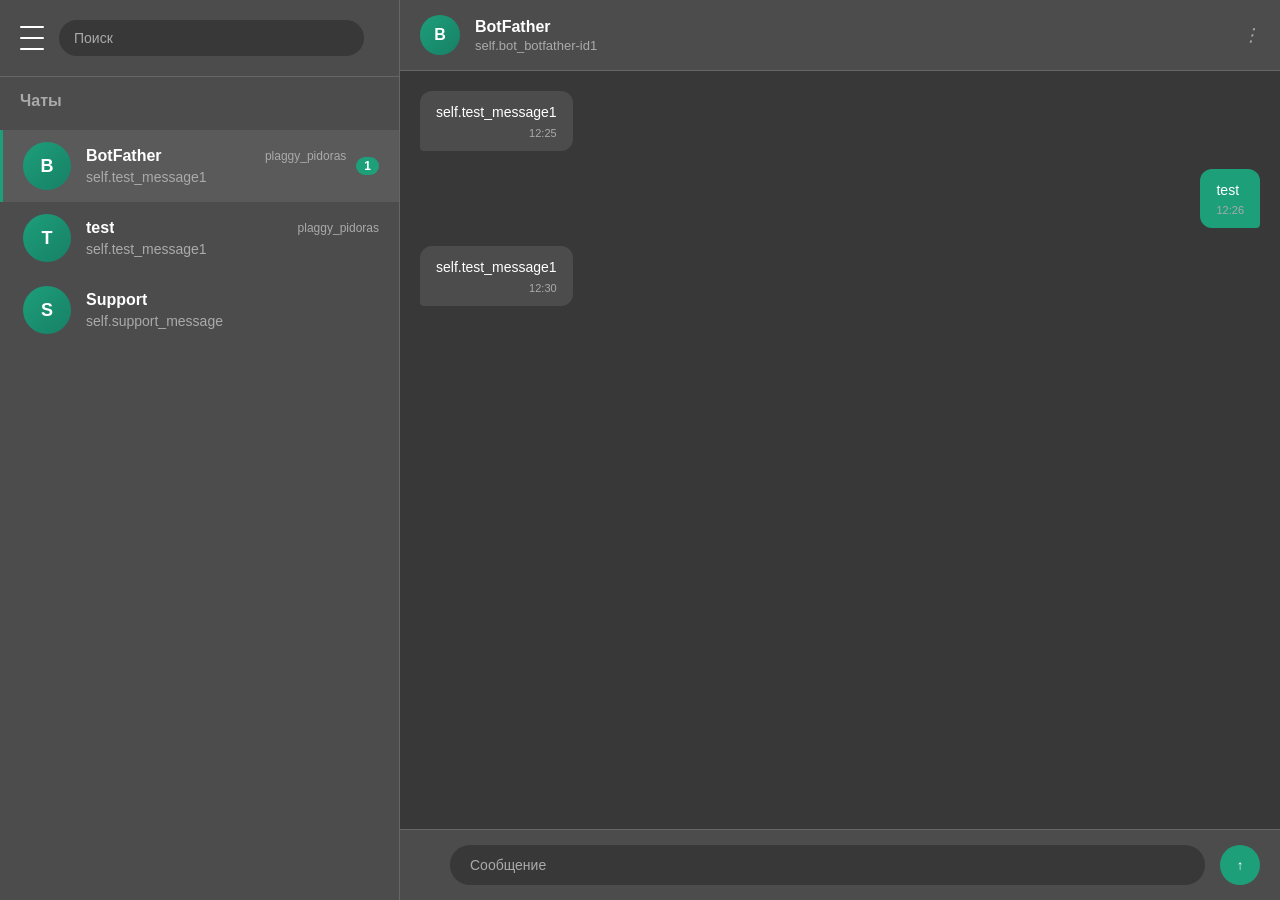
==== commit 3d2096a9: "Update chats.html" ====
--- a/chats.html
+++ b/chats.html
@@ -752,7 +752,7 @@
             <div class="menu-list">
                 <div class="menu-item active" id="profileBtn">
                     <div class="menu-icon">👤</div>
-                    <div class="menu-text">Mobi профиль</div>
+                    <div class="menu-text">Moй профиль</div>
                 </div>
                 
                 <div class="menu-divider"></div>
@@ -787,7 +787,7 @@
                 </div>
                 <div class="menu-item">
                     <div class="menu-icon">⚙️</div>
-                    <div class="menu-text">Hacrpolixu</div>
+                    <div class="menu-text">Haстройки</div>
                 </div>
                 <div class="menu-item">
                     <div class="menu-icon">R1</div>
@@ -1335,3 +1335,4 @@
     </script>
 </body>
 </html>
+
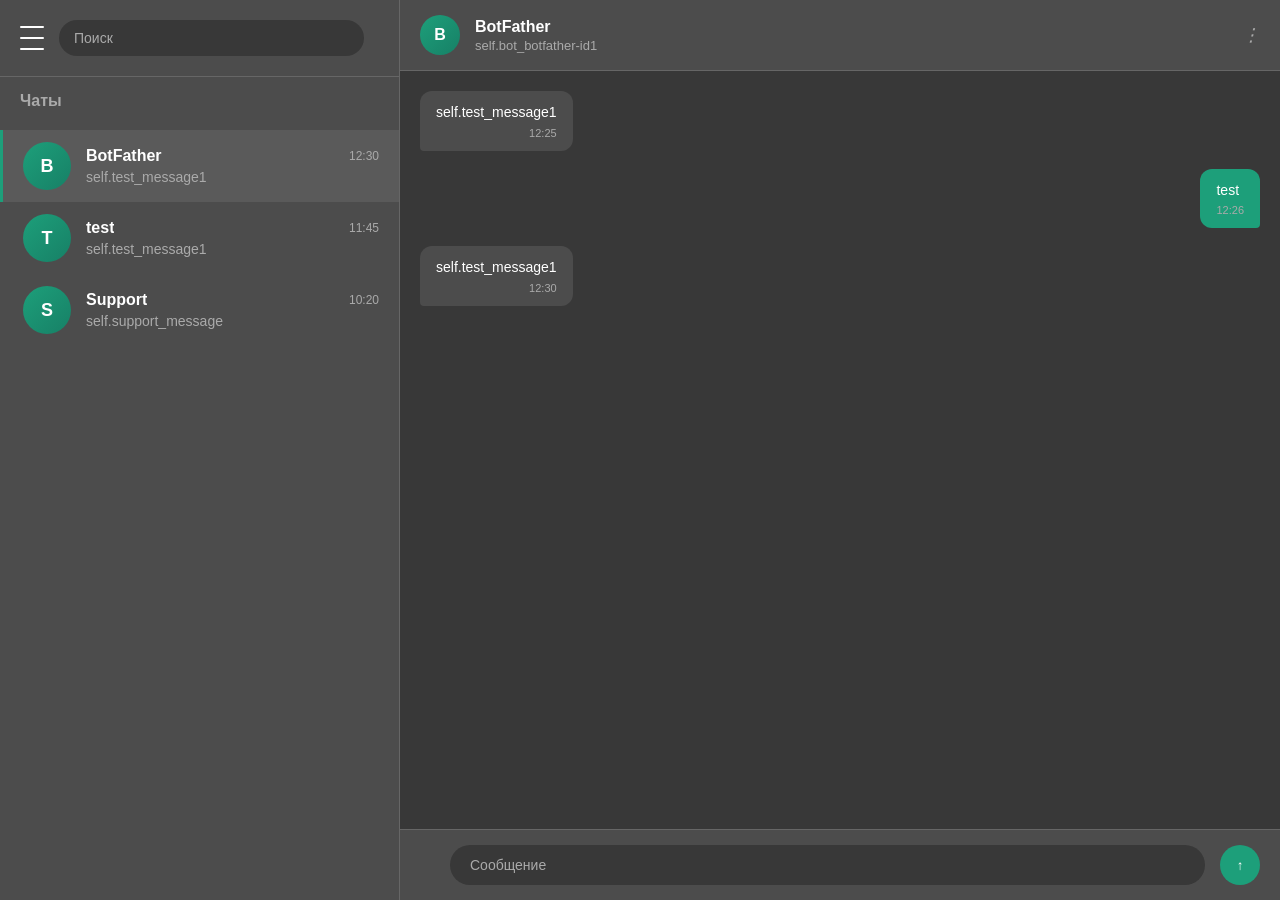
==== commit 44f6822f: "t teegram" ====
--- a/chats.html
+++ b/chats.html
@@ -1,1338 +1,335 @@
-<!DOCTYPE html>
-<html lang="ru">
-<head>
-    <meta charset="UTF-8">
-    <meta name="viewport" content="width=device-width, initial-scale=1.0">
-    <title>TeeGram - Чаты</title>
-    <style>
-        * {
-            margin: 0;
-            padding: 0;
-            box-sizing: border-box;
-            font-family: 'Segoe UI', Arial, sans-serif;
-            -webkit-user-select: none;
-            -moz-user-select: none;
-            -ms-user-select: none;
-            user-select: none;
-        }
-        
-        body {
-            background-color: #383838;
-            color: white;
-            height: 100vh;
-            overflow: hidden;
-        }
-
-        .app-container {
-            display: flex;
-            height: 100vh;
-            position: relative;
-        }
-
-        /* Боковая панель меню */
-        .menu-sidebar {
-            width: 300px;
-            background-color: #4C4C4C;
-            border-right: 1px solid #666;
-            display: flex;
-            flex-direction: column;
-            position: fixed;
-            left: -100%;
-            height: 100%;
-            transition: left 0.5s cubic-bezier(0.4, 0, 0.2, 1);
-            z-index: 100;
-        }
-
-        .menu-sidebar.active {
-            left: 0;
-        }
-
-        /* Затемнение фона */
-        .overlay {
-            position: fixed;
-            top: 0;
-            left: 0;
-            width: 100%;
-            height: 100%;
-            background-color: rgba(0, 0, 0, 0.5);
-            z-index: 99;
-            opacity: 0;
-            visibility: hidden;
-            transition: opacity 0.3s ease, visibility 0.3s ease;
-            cursor: pointer;
-        }
-
-        .overlay.active {
-            opacity: 1;
-            visibility: visible;
-        }
-
-        /* Шапка боковой панели */
-        .menu-header {
-            padding: 25px 20px 20px;
-            background-color: #4C4C4C;
-            border-bottom: 1px solid #666;
-        }
-
-        .account-info {
-            display: flex;
-            align-items: center;
-            margin-bottom: 15px;
-        }
-
-        .account-avatar {
-            width: 50px;
-            height: 50px;
-            border-radius: 50%;
-            background: linear-gradient(135deg, #1D9F7A, #178066);
-            display: flex;
-            align-items: center;
-            justify-content: center;
-            font-size: 20px;
-            font-weight: bold;
-            color: white;
-            margin-right: 15px;
-        }
-
-        .account-details {
-            flex: 1;
-        }
-
-        .account-name {
-            font-size: 16px;
-            font-weight: bold;
-            margin-bottom: 2px;
-        }
-
-        .account-status {
-            font-size: 12px;
-            color: #1D9F7A;
-        }
-
-        .menu-title {
-            font-size: 18px;
-            font-weight: bold;
-        }
-
-        /* Список кнопок меню */
-        .menu-list {
-            flex: 1;
-            padding: 15px 0;
-        }
-
-        .menu-item {
-            display: flex;
-            align-items: center;
-            padding: 12px 20px;
-            cursor: pointer;
-            transition: background-color 0.3s ease;
-            border-left: 3px solid transparent;
-        }
-
-        .menu-item:hover {
-            background-color: #5a5a5a;
-        }
-
-        .menu-item.active {
-            background-color: #5a5a5a;
-            border-left-color: #1D9F7A;
-        }
-
-        .menu-icon {
-            width: 24px;
-            height: 24px;
-            margin-right: 15px;
-            display: flex;
-            align-items: center;
-            justify-content: center;
-            font-weight: bold;
-        }
-
-        .menu-text {
-            font-size: 15px;
-            flex: 1;
-        }
-
-        .menu-divider {
-            height: 1px;
-            background-color: #666;
-            margin: 8px 20px;
-        }
-
-        /* Панель профиля */
-        .profile-panel {
-            position: fixed;
-            top: 50%;
-            left: 50%;
-            transform: translate(-50%, -50%) scale(0.9);
-            width: 400px;
-            background-color: #4C4C4C;
-            border-radius: 15px;
-            z-index: 101;
-            opacity: 0;
-            visibility: hidden;
-            transition: all 0.4s cubic-bezier(0.4, 0, 0.2, 1);
-        }
-
-        .profile-panel.active {
-            opacity: 1;
-            visibility: visible;
-            transform: translate(-50%, -50%) scale(1);
-        }
-
-        .profile-header {
-            padding: 20px 25px 15px;
-            border-bottom: 1px solid #666;
-            display: flex;
-            justify-content: space-between;
-            align-items: center;
-        }
-
-        .profile-title {
-            font-size: 18px;
-            font-weight: bold;
-        }
-
-        .profile-actions {
-            display: flex;
-            gap: 15px;
-        }
-
-        .profile-action {
-            cursor: pointer;
-            font-size: 16px;
-            color: #aaa;
-            transition: color 0.3s ease;
-        }
-
-        .profile-action:hover {
-            color: white;
-        }
-
-        .profile-content {
-            padding: 20px 25px;
-        }
-
-        .profile-avatar {
-            width: 80px;
-            height: 80px;
-            border-radius: 50%;
-            background: linear-gradient(135deg, #1D9F7A, #178066);
-            display: flex;
-            align-items: center;
-            justify-content: center;
-            font-size: 32px;
-            font-weight: bold;
-            color: white;
-            margin: 0 auto 20px;
-        }
-
-        .profile-name {
-            text-align: center;
-            font-size: 18px;
-            font-weight: bold;
-            margin-bottom: 5px;
-        }
-
-        .profile-status {
-            text-align: center;
-            color: #1D9F7A;
-            font-size: 14px;
-            margin-bottom: 20px;
-        }
-
-        .profile-info {
-            margin-bottom: 20px;
-        }
-
-        .profile-field {
-            margin-bottom: 12px;
-            padding: 8px 0;
-        }
-
-        .profile-label {
-            font-size: 12px;
-            color: #aaa;
-            margin-bottom: 4px;
-        }
-
-        .profile-value {
-            font-size: 14px;
-        }
-
-        .profile-input {
-            width: 100%;
-            background-color: #383838;
-            border: 1px solid #666;
-            border-radius: 8px;
-            padding: 8px 12px;
-            color: white;
-            font-size: 14px;
-            outline: none;
-        }
-
-        .profile-input:disabled {
-            background-color: #4C4C4C;
-            border-color: #4C4C4C;
-            color: white;
-        }
-
-        .profile-input:focus {
-            border-color: #1D9F7A;
-        }
-
-        .profile-error {
-            color: #ff4444;
-            font-size: 12px;
-            margin-top: 4px;
-            display: none;
-        }
-
-        /* Левая панель - список чатов */
-        .chats-sidebar {
-            width: 400px;
-            background-color: #4C4C4C;
-            border-right: 1px solid #666;
-            display: flex;
-            flex-direction: column;
-            transition: transform 0.3s ease;
-        }
-
-        /* Правая панель - сообщения */
-        .messages-panel {
-            flex: 1;
-            background-color: #383838;
-            display: flex;
-            flex-direction: column;
-            transition: transform 0.3s ease;
-        }
-
-        /* Шапка левой панели */
-        .sidebar-header {
-            padding: 20px;
-            background-color: #4C4C4C;
-            border-bottom: 1px solid #666;
-            display: flex;
-            align-items: center;
-            justify-content: space-between;
-        }
-
-        .burger-menu {
-            width: 24px;
-            height: 24px;
-            cursor: pointer;
-            display: flex;
-            flex-direction: column;
-            justify-content: space-between;
-        }
-
-        .burger-line {
-            width: 100%;
-            height: 2px;
-            background-color: #FFFFFF;
-            border-radius: 2px;
-            transition: all 0.3s ease;
-        }
-
-        .burger-menu.active .burger-line:nth-child(1) {
-            transform: rotate(45deg) translate(6px, 6px);
-        }
-
-        .burger-menu.active .burger-line:nth-child(2) {
-            opacity: 0;
-        }
-
-        .burger-menu.active .burger-line:nth-child(3) {
-            transform: rotate(-45deg) translate(6px, -6px);
-        }
-
-        .search-container {
-            flex: 1;
-            margin: 0 15px;
-            position: relative;
-        }
-
-        .search-input {
-            width: 100%;
-            background-color: #383838;
-            border: none;
-            border-radius: 20px;
-            padding: 10px 40px 10px 15px;
-            color: white;
-            font-size: 14px;
-            outline: none;
-        }
-
-        .search-input::placeholder {
-            color: #aaa;
-        }
-
-        .search-icon {
-            position: absolute;
-            right: 15px;
-            top: 50%;
-            transform: translateY(-50%);
-            color: #aaa;
-        }
-
-        /* Список чатов */
-        .chats-list {
-            flex: 1;
-            overflow-y: auto;
-            padding: 10px 0;
-        }
-
-        .chats-title {
-            padding: 15px 20px 10px;
-            font-size: 16px;
-            font-weight: 600;
-            color: #aaa;
-        }
-
-        .chat-item {
-            display: flex;
-            align-items: center;
-            padding: 12px 20px;
-            cursor: pointer;
-            transition: background-color 0.3s ease;
-            border-left: 3px solid transparent;
-        }
-
-        .chat-item:hover {
-            background-color: #5a5a5a;
-        }
-
-        .chat-item.active {
-            background-color: #5a5a5a;
-            border-left-color: #1D9F7A;
-        }
-
-        .chat-avatar {
-            width: 48px;
-            height: 48px;
-            border-radius: 50%;
-            background: linear-gradient(135deg, #1D9F7A, #178066);
-            display: flex;
-            align-items: center;
-            justify-content: center;
-            font-size: 18px;
-            font-weight: bold;
-            color: white;
-            margin-right: 15px;
-            flex-shrink: 0;
-        }
-
-        .chat-info {
-            flex: 1;
-            min-width: 0;
-        }
-
-        .chat-header {
-            display: flex;
-            justify-content: space-between;
-            align-items: center;
-            margin-bottom: 4px;
-        }
-
-        .chat-name {
-            font-size: 16px;
-            font-weight: 600;
-            overflow: hidden;
-            text-overflow: ellipsis;
-            white-space: nowrap;
-        }
-
-        .chat-time {
-            font-size: 12px;
-            color: #aaa;
-            flex-shrink: 0;
-            margin-left: 10px;
-        }
-
-        .chat-last-message {
-            font-size: 14px;
-            color: #aaa;
-            overflow: hidden;
-            text-overflow: ellipsis;
-            white-space: nowrap;
-        }
-
-        .unread-badge {
-            background-color: #1D9F7A;
-            color: white;
-            font-size: 12px;
-            font-weight: 600;
-            padding: 2px 8px;
-            border-radius: 12px;
-            min-width: 20px;
-            text-align: center;
-            margin-left: 10px;
-            flex-shrink: 0;
-        }
-
-        /* Шапка правой панели */
-        .messages-header {
-            padding: 15px 20px;
-            background-color: #4C4C4C;
-            border-bottom: 1px solid #666;
-            display: flex;
-            align-items: center;
-        }
-
-        .back-button {
-            display: none;
-            margin-right: 15px;
-            cursor: pointer;
-            color: #1D9F7A;
-            font-size: 20px;
-        }
-
-        .current-chat-avatar {
-            width: 40px;
-            height: 40px;
-            border-radius: 50%;
-            background: linear-gradient(135deg, #1D9F7A, #178066);
-            display: flex;
-            align-items: center;
-            justify-content: center;
-            font-size: 16px;
-            font-weight: bold;
-            color: white;
-            margin-right: 15px;
-            flex-shrink: 0;
-        }
-
-        .current-chat-info {
-            flex: 1;
-        }
-
-        .current-chat-name {
-            font-size: 16px;
-            font-weight: 600;
-            margin-bottom: 2px;
-        }
-
-        .current-chat-status {
-            font-size: 13px;
-            color: #aaa;
-        }
-
-        .header-actions {
-            display: flex;
-            gap: 20px;
-            color: #aaa;
-        }
-
-        .header-actions i {
-            cursor: pointer;
-            font-size: 18px;
-        }
-
-        /* Область сообщений */
-        .messages-container {
-            flex: 1;
-            padding: 20px;
-            overflow-y: auto;
-            display: flex;
-            flex-direction: column;
-            gap: 10px;
-        }
-
-        .message {
-            max-width: 70%;
-            padding: 12px 16px;
-            border-radius: 12px;
-            margin-bottom: 8px;
-            position: relative;
-        }
-
-        .message-incoming {
-            align-self: flex-start;
-            background-color: #4C4C4C;
-            border-bottom-left-radius: 4px;
-        }
-
-        .message-outgoing {
-            align-self: flex-end;
-            background-color: #1D9F7A;
-            border-bottom-right-radius: 4px;
-        }
-
-        .message-text {
-            font-size: 14px;
-            line-height: 1.4;
-        }
-
-        .message-time {
-            font-size: 11px;
-            color: #aaa;
-            text-align: right;
-            margin-top: 4px;
-        }
-
-        /* Панель ввода сообщения */
-        .input-container {
-            padding: 15px 20px;
-            background-color: #4C4C4C;
-            border-top: 1px solid #666;
-            display: flex;
-            align-items: center;
-            gap: 15px;
-        }
-
-        .input-actions {
-            display: flex;
-            gap: 15px;
-            color: #aaa;
-        }
-
-        .input-actions i {
-            cursor: pointer;
-            font-size: 20px;
-        }
-
-        .message-input {
-            flex: 1;
-            background-color: #383838;
-            border: none;
-            border-radius: 20px;
-            padding: 12px 20px;
-            color: white;
-            font-size: 14px;
-            outline: none;
-            resize: none;
-            max-height: 100px;
-            -webkit-user-select: text;
-            -moz-user-select: text;
-            -ms-user-select: text;
-            user-select: text;
-        }
-
-        .message-input::placeholder {
-            color: #aaa;
-        }
-
-        .send-button {
-            width: 40px;
-            height: 40px;
-            background-color: #1D9F7A;
-            border: none;
-            border-radius: 50%;
-            color: white;
-            cursor: pointer;
-            display: flex;
-            align-items: center;
-            justify-content: center;
-            transition: background-color 0.3s ease;
-        }
-
-        .send-button:hover {
-            background-color: #178066;
-        }
-
-        /* Мобильная версия */
-        @media (max-width: 768px) {
-            .app-container {
-                flex-direction: column;
-            }
-
-            .menu-sidebar {
-                width: 85%;
-            }
-
-            .chats-sidebar {
-                width: 100%;
-                height: 100%;
-                position: absolute;
-                transform: translateX(0);
-            }
-
-            .messages-panel {
-                width: 100%;
-                height: 100%;
-                position: absolute;
-                transform: translateX(100%);
-            }
-
-            .messages-panel.active {
-                transform: translateX(0);
-            }
-
-            .chats-sidebar.hidden {
-                transform: translateX(-100%);
-            }
-
-            .back-button {
-                display: block;
-            }
-
-            .profile-panel {
-                width: 90%;
-                max-width: 350px;
-            }
-
-            .chat-avatar {
-                width: 40px;
-                height: 40px;
-                font-size: 16px;
-            }
-
-            .current-chat-avatar {
-                width: 35px;
-                height: 35px;
-                font-size: 14px;
-            }
-
-            .message {
-                max-width: 85%;
-            }
-        }
-
-        /* Десктоп версия */
-        @media (min-width: 769px) {
-            .back-button {
-                display: none !important;
-            }
-
-            .chats-sidebar {
-                transform: translateX(0) !important;
-            }
-
-            .messages-panel {
-                transform: translateX(0) !important;
-            }
-        }
-
-        /* Скрываем скроллбар но оставляем функциональность */
-        .chats-list::-webkit-scrollbar {
-            width: 6px;
-        }
-
-        .chats-list::-webkit-scrollbar-track {
-            background: #383838;
-        }
-
-        .chats-list::-webkit-scrollbar-thumb {
-            background: #1D9F7A;
-            border-radius: 3px;
-        }
-
-        .messages-container::-webkit-scrollbar {
-            width: 6px;
-        }
-
-        .messages-container::-webkit-scrollbar-track {
-            background: #383838;
-        }
-
-        .messages-container::-webkit-scrollbar-thumb {
-            background: #1D9F7A;
-            border-radius: 3px;
-        }
-    </style>
-</head>
-<body>
-    <div class="app-container">
-        <!-- Затемнение фона -->
-        <div class="overlay" id="overlay"></div>
-
-        <!-- Боковая панель меню -->
-        <div class="menu-sidebar" id="menuSidebar">
-            <div class="menu-header">
-                <div class="account-info">
-                    <div class="account-avatar" id="accountAvatar">D</div>
-                    <div class="account-details">
-                        <div class="account-name" id="accountName">DeCoder</div>
-                        <div class="account-status" id="accountStatus">online</div>
-                    </div>
-                </div>
-                <div class="menu-title">DeCoder</div>
-            </div>
-
-            <div class="menu-list">
-                <div class="menu-item active" id="profileBtn">
-                    <div class="menu-icon">👤</div>
-                    <div class="menu-text">Moй профиль</div>
-                </div>
-                
-                <div class="menu-divider"></div>
-                
-                <div class="menu-item">
-                    <div class="menu-icon">1</div>
-                    <div class="menu-text">self.button_1</div>
-                </div>
-                <div class="menu-item">
-                    <div class="menu-icon">2</div>
-                    <div class="menu-text">self.button_2</div>
-                </div>
-                <div class="menu-item">
-                    <div class="menu-icon">3</div>
-                    <div class="menu-text">self.button_3</div>
-                </div>
-                <div class="menu-item">
-                    <div class="menu-icon">4</div>
-                    <div class="menu-text">self.button_4</div>
-                </div>
-                <div class="menu-item">
-                    <div class="menu-icon">5</div>
-                    <div class="menu-text">self.button_5</div>
-                </div>
-                <div class="menu-item">
-                    <div class="menu-icon">6</div>
-                    <div class="menu-text">self.button_6</div>
-                </div>
-                <div class="menu-item">
-                    <div class="menu-icon">7</div>
-                    <div class="menu-text">self.button_7</div>
-                </div>
-                <div class="menu-item">
-                    <div class="menu-icon">⚙️</div>
-                    <div class="menu-text">Haстройки</div>
-                </div>
-                <div class="menu-item">
-                    <div class="menu-icon">R1</div>
-                    <div class="menu-text">self.rbutton_1</div>
-                </div>
-                <div class="menu-item">
-                    <div class="menu-icon">R2</div>
-                    <div class="menu-text">self.rbutton_2</div>
-                </div>
-                
-                <div class="menu-divider"></div>
-                
-                <div class="menu-item" id="logoutBtn">
-                    <div class="menu-icon">🚪</div>
-                    <div class="menu-text">Выйти</div>
-                </div>
-            </div>
-        </div>
-
-        <!-- Панель профиля -->
-        <div class="profile-panel" id="profilePanel">
-            <div class="profile-header">
-                <div class="profile-title">Мой профиль</div>
-                <div class="profile-actions">
-                    <div class="profile-action" id="editProfile">✏️</div>
-                    <div class="profile-action" id="closeProfile">✕</div>
-                </div>
-            </div>
-            <div class="profile-content">
-                <div class="profile-avatar" id="profileAvatar">D</div>
-                <div class="profile-name" id="profileNameDisplay">DeCoder</div>
-                <div class="profile-status" id="profileStatusDisplay">online</div>
-                
-                <div class="profile-info">
-                    <div class="profile-field">
-                        <div class="profile-label">телефон</div>
-                        <div class="profile-value" id="profilePhoneDisplay">+7 100 000 0001</div>
-                    </div>
-                    <div class="profile-field">
-                        <div class="profile-label">биография</div>
-                        <div class="profile-value">
-                            <input type="text" class="profile-input" id="profileBioInput" value="20 y.o., designer" disabled>
-                        </div>
-                    </div>
-                    <div class="profile-field">
-                        <div class="profile-label">имя пользователя</div>
-                        <div class="profile-value">
-                            <input type="text" class="profile-input" id="profileUsernameInput" value="decoder" disabled>
-                            <div class="profile-error" id="profileUsernameError">
-                                Только буквы a-z, цифры 0-9, мин. 5 символов
-                            </div>
-                        </div>
-                    </div>
-                </div>
-            </div>
-        </div>
-
-        <!-- Левая панель - список чатов -->
-        <div class="chats-sidebar" id="chatsSidebar">
-            <div class="sidebar-header">
-                <div class="burger-menu" id="burgerMenu">
-                    <div class="burger-line"></div>
-                    <div class="burger-line"></div>
-                    <div class="burger-line"></div>
-                </div>
-                <div class="search-container">
-                    <input type="text" class="search-input" placeholder="Поиск" id="searchInput">
-                    <div class="search-icon"></div>
-                </div>
-            </div>
-
-            <div class="chats-title">Чаты</div>
-
-            <div class="chats-list">
-                <div class="chat-item active" data-chat="botfather">
-                    <div class="chat-avatar">B</div>
-                    <div class="chat-info">
-                        <div class="chat-header">
-                            <div class="chat-name">BotFather</div>
-                            <div class="chat-time">plaggy_pidoras</div>
-                        </div>
-                        <div class="chat-last-message">self.test_message1</div>
-                    </div>
-                    <div class="unread-badge">1</div>
-                </div>
-
-                <div class="chat-item" data-chat="test">
-                    <div class="chat-avatar">T</div>
-                    <div class="chat-info">
-                        <div class="chat-header">
-                            <div class="chat-name">test</div>
-                            <div class="chat-time">plaggy_pidoras</div>
-                        </div>
-                        <div class="chat-last-message">self.test_message1</div>
-                    </div>
-                </div>
-
-                <div class="chat-item" data-chat="support">
-                    <div class="chat-avatar">S</div>
-                    <div class="chat-info">
-                        <div class="chat-header">
-                            <div class="chat-name">Support</div>
-                            <div class="chat-time"></div>
-                        </div>
-                        <div class="chat-last-message">self.support_message</div>
-                    </div>
-                </div>
-            </div>
-        </div>
-
-        <!-- Правая панель - сообщения -->
-        <div class="messages-panel" id="messagesPanel">
-            <div class="messages-header">
-                <div class="back-button" id="backButton">←</div>
-                <div class="current-chat-avatar">B</div>
-                <div class="current-chat-info">
-                    <div class="current-chat-name">BotFather</div>
-                    <div class="current-chat-status">self.bot_botfather-id1</div>
-                </div>
-                <div class="header-actions">
-                    <i></i>
-                    <i>⋮</i>
-                </div>
-            </div>
-
-            <div class="messages-container" id="messagesContainer">
-                <!-- Сообщения будут добавляться здесь динамически -->
-            </div>
-
-            <div class="input-container">
-                <div class="input-actions">
-                    <i></i>
-                    <i></i>
-                </div>
-                <textarea class="message-input" placeholder="Сообщение" rows="1" id="messageInput"></textarea>
-                <button class="send-button" id="sendButton">↑</button>
-            </div>
-        </div>
-    </div>
-
-    <script>
-        // Функция для валидации username
-        function validateUsername(username) {
-            const regex = /^[a-z0-9]{5,}$/;
-            return regex.test(username);
-        }
-
-        // Данные пользователя
-        let userData = {
-            name: "DeCoder",
-            status: "online",
-            phone: "+7 100 000 0001",
-            bio: "20 y.o., designer",
-            username: "decoder"
-        };
-
-        // Данные чатов и сообщений
-        const chatsData = {
-            botfather: {
-                name: "BotFather",
-                avatar: "B",
-                status: "self.bot_botfather-id1",
-                messages: [
-                    { text: "self.test_message1", incoming: true, time: "12:25" },
-                    { text: "test", incoming: false, time: "12:26" },
-                    { text: "self.test_message1", incoming: true, time: "12:30" }
-                ]
-            },
-            test: {
-                name: "test", 
-                avatar: "T",
-                status: "self.bot_test-id2",
-                messages: [
-                    { text: "self.test_message1", incoming: true, time: "11:40" },
-                    { text: "test message", incoming: false, time: "11:42" },
-                    { text: "self.test_message1", incoming: true, time: "11:45" }
-                ]
-            },
-            support: {
-                name: "Support",
-                avatar: "S",
-                status: "online",
-                messages: [
-                    { text: "", incoming: true, time: "" },
-                    { text: "", incoming: false, time: "" }
-                ]
-            }
-        };
-
-        let currentChat = 'botfather';
-        let isMenuOpen = false;
-        let isProfileOpen = false;
-        let isEditing = false;
-        let isMobile = window.innerWidth <= 768;
-
-        // Функции для управления боковой панелью меню
-        function openMenu() {
-            const menu = document.getElementById('menuSidebar');
-            const overlay = document.getElementById('overlay');
-            const burger = document.getElementById('burgerMenu');
-            
-            menu.classList.add('active');
-            overlay.classList.add('active');
-            burger.classList.add('active');
-            
-            isMenuOpen = true;
-        }
-
-        function closeMenu() {
-            const menu = document.getElementById('menuSidebar');
-            const overlay = document.getElementById('overlay');
-            const burger = document.getElementById('burgerMenu');
-            
-            menu.classList.remove('active');
-            overlay.classList.remove('active');
-            burger.classList.remove('active');
-            
-            isMenuOpen = false;
-        }
-
-        function toggleMenu() {
-            if (isMenuOpen) {
-                closeMenu();
-            } else {
-                openMenu();
-            }
-        }
-
-        // Функции для управления панелью профиля
-        function openProfile() {
-            const profile = document.getElementById('profilePanel');
-            const overlay = document.getElementById('overlay');
-            
-            profile.classList.add('active');
-            overlay.classList.add('active');
-            
-            isProfileOpen = true;
-            closeMenu();
-        }
-
-        function closeProfile() {
-            const profile = document.getElementById('profilePanel');
-            const overlay = document.getElementById('overlay');
-            
-            profile.classList.remove('active');
-            overlay.classList.remove('active');
-            
-            isProfileOpen = false;
-            stopEditing();
-        }
-
-        function toggleEditing() {
-            const bioInput = document.getElementById('profileBioInput');
-            const usernameInput = document.getElementById('profileUsernameInput');
-            const usernameError = document.getElementById('profileUsernameError');
-            
-            if (!isEditing) {
-                // Включаем редактирование
-                bioInput.disabled = false;
-                usernameInput.disabled = false;
-                bioInput.focus();
-                isEditing = true;
-                
-                // Добавляем валидацию для username
-                usernameInput.addEventListener('input', function(e) {
-                    let value = e.target.value.toLowerCase();
-                    value = value.replace(/[^a-z0-9]/g, '');
-                    e.target.value = value;
-                    
-                    if (value && !validateUsername(value)) {
-                        usernameError.style.display = 'block';
-                    } else {
-                        usernameError.style.display = 'none';
-                    }
-                });
-            }
-        }
-
-        function stopEditing() {
-            const bioInput = document.getElementById('profileBioInput');
-            const usernameInput = document.getElementById('profileUsernameInput');
-            const usernameError = document.getElementById('profileUsernameError');
-            
-            bioInput.disabled = true;
-            usernameInput.disabled = true;
-            isEditing = false;
-            usernameError.style.display = 'none';
-            
-            // Сохраняем изменения если были и валидны
-            const newBio = bioInput.value;
-            const newUsername = usernameInput.value;
-            
-            if ((newBio !== userData.bio || newUsername !== userData.username) && validateUsername(newUsername)) {
-                userData.bio = newBio;
-                userData.username = newUsername;
-                updateProfileDisplay();
-                updateAccountDisplay();
-            } else {
-                // Восстанавливаем оригинальные значения если username невалиден
-                bioInput.value = userData.bio;
-                usernameInput.value = userData.username;
-            }
-        }
-
-        function updateProfileDisplay() {
-            document.getElementById('profileNameDisplay').textContent = userData.name;
-            document.getElementById('profileStatusDisplay').textContent = userData.status;
-            document.getElementById('profilePhoneDisplay').textContent = userData.phone;
-            document.getElementById('profileBioInput').value = userData.bio;
-            document.getElementById('profileUsernameInput').value = userData.username;
-            document.getElementById('profileAvatar').textContent = userData.name.charAt(0);
-        }
-
-        function updateAccountDisplay() {
-            document.getElementById('accountName').textContent = userData.name;
-            document.getElementById('accountStatus').textContent = userData.status;
-            document.getElementById('accountAvatar').textContent = userData.name.charAt(0);
-        }
-
-        function logout() {
-            if (confirm('Вы уверены, что хотите выйти?')) {
-                localStorage.removeItem('userPhone');
-                localStorage.removeItem('userId');
-                localStorage.removeItem('userUsername');
-                window.location.href = 'index.html';
-            }
-        }
-
-        // Функции для мобильного режима чатов
-        function showChat(chatId) {
-            if (isMobile) {
-                // На мобильных - скрываем список чатов и показываем сообщения
-                document.getElementById('chatsSidebar').classList.add('hidden');
-                document.getElementById('messagesPanel').classList.add('active');
-            }
-            displayChat(chatId);
-        }
-
-        function showChatsList() {
-            if (isMobile) {
-                // На мобильных - скрываем сообщения и показываем список чатов
-                document.getElementById('messagesPanel').classList.remove('active');
-                document.getElementById('chatsSidebar').classList.remove('hidden');
-            }
-        }
-
-        // Функция для отображения сообщений чата
-        function displayChat(chatId) {
-            const chatData = chatsData[chatId];
-            if (!chatData) return;
-
-            currentChat = chatId;
-
-            // Обновляем заголовок
-            document.querySelector('.current-chat-name').textContent = chatData.name;
-            document.querySelector('.current-chat-status').textContent = chatData.status;
-            document.querySelector('.current-chat-avatar').textContent = chatData.avatar;
-
-            // Очищаем контейнер сообщений
-            const messagesContainer = document.getElementById('messagesContainer');
-            messagesContainer.innerHTML = '';
-
-            // Добавляем сообщения
-            chatData.messages.forEach(message => {
-                const messageElement = document.createElement('div');
-                messageElement.className = `message ${message.incoming ? 'message-incoming' : 'message-outgoing'}`;
-                
-                messageElement.innerHTML = `
-                    <div class="message-text">${message.text}</div>
-                    <div class="message-time">${message.time}</div>
-                `;
-                
-                messagesContainer.appendChild(messageElement);
-            });
-
-            // Прокручиваем вниз
-            messagesContainer.scrollTop = messagesContainer.scrollHeight;
-
-            // Обновляем активный чат в списке
-            document.querySelectorAll('.chat-item').forEach(item => {
-                item.classList.remove('active');
-                if (item.dataset.chat === chatId) {
-                    item.classList.add('active');
-                }
-            });
-        }
-
-        // Функция для отправки сообщения
-        function sendMessage() {
-            const input = document.getElementById('messageInput');
-            const text = input.value.trim();
-            
-            if (text) {
-                const chatData = chatsData[currentChat];
-                const now = new Date();
-                const time = `${now.getHours()}:${now.getMinutes().toString().padStart(2, '0')}`;
-                
-                // Добавляем сообщение в данные
-                chatData.messages.push({
-                    text: text,
-                    incoming: false,
-                    time: time
-                });
-
-                // Обновляем отображение
-                displayChat(currentChat);
-
-                // Очищаем поле ввода
-                input.value = '';
-                input.style.height = 'auto';
-
-                // Авто-ответ
-                setTimeout(() => {
-                    const responses = [
-                        "",
-                        "",
-                        "",
-                        "",
-                        ""
-                    ];
-                    const randomResponse = responses[Math.floor(Math.random() * responses.length)];
-                    
-                    chatData.messages.push({
-                        text: randomResponse,
-                        incoming: true,
-                        time: `${now.getHours()}:${(now.getMinutes() + 1).toString().padStart(2, '0')}`
-                    });
-                    displayChat(currentChat);
-                }, 1000);
-            }
-        }
-
-        // Функция для поиска чатов
-        function searchChats() {
-            const searchTerm = document.getElementById('searchInput').value.toLowerCase();
-            const chatItems = document.querySelectorAll('.chat-item');
-            
-            chatItems.forEach(item => {
-                const chatName = item.querySelector('.chat-name').textContent.toLowerCase();
-                const lastMessage = item.querySelector('.chat-last-message').textContent.toLowerCase();
-                
-                if (chatName.includes(searchTerm) || lastMessage.includes(searchTerm)) {
-                    item.style.display = 'flex';
-                } else {
-                    item.style.display = 'none';
-                }
-            });
-        }
-
-        // Обработчики событий
-        document.addEventListener('DOMContentLoaded', function() {
-            const chatItems = document.querySelectorAll('.chat-item');
-            const sendButton = document.getElementById('sendButton');
-            const messageInput = document.getElementById('messageInput');
-            const backButton = document.getElementById('backButton');
-            const burgerMenu = document.getElementById('burgerMenu');
-            const overlay = document.getElementById('overlay');
-            const searchInput = document.getElementById('searchInput');
-            const profileBtn = document.getElementById('profileBtn');
-            const logoutBtn = document.getElementById('logoutBtn');
-            const editProfile = document.getElementById('editProfile');
-            const closeProfileBtn = document.getElementById('closeProfile');
-
-            // Обновляем флаг мобильного режима при загрузке
-            isMobile = window.innerWidth <= 768;
-
-            // Бургер-меню
-            burgerMenu.addEventListener('click', toggleMenu);
-
-            // Закрытие по клику на оверлей (свободное место)
-            overlay.addEventListener('click', function() {
-                if (isMenuOpen) closeMenu();
-                if (isProfileOpen) closeProfile();
-            });
-
-            // Кнопка профиля
-            profileBtn.addEventListener('click', openProfile);
-
-            // Кнопка выхода
-            logoutBtn.addEventListener('click', logout);
-
-            // Редактирование профиля
-            editProfile.addEventListener('click', toggleEditing);
-            
-            // Кнопка закрытия профиля (крестик)
-            closeProfileBtn.addEventListener('click', closeProfile);
-
-            // Кнопка "Назад" в мобильном режиме
-            backButton.addEventListener('click', showChatsList);
-
-            // Поиск чатов
-            searchInput.addEventListener('input', searchChats);
-
-            // Выбор чата
-            chatItems.forEach(item => {
-                item.addEventListener('click', () => {
-                    showChat(item.dataset.chat);
-                });
-            });
-
-            // Отправка сообщения
-            sendButton.addEventListener('click', sendMessage);
-            messageInput.addEventListener('keypress', (e) => {
-                if (e.key === 'Enter' && !e.shiftKey) {
-                    e.preventDefault();
-                    sendMessage();
-                }
-            });
-
-            // Авто-высота текстового поля
-            messageInput.addEventListener('input', function() {
-                this.style.height = 'auto';
-                this.style.height = (this.scrollHeight) + 'px';
-            });
-
-            // Обработчик изменения размера окна
-            window.addEventListener('resize', function() {
-                isMobile = window.innerWidth <= 768;
-                
-                // На десктопе сбрасываем мобильные трансформации
-                if (!isMobile) {
-                    document.getElementById('chatsSidebar').classList.remove('hidden');
-                    document.getElementById('messagesPanel').classList.remove('active');
-                }
-            });
-
-            // Загрузка данных пользователя
-            const savedPhone = localStorage.getItem('userPhone');
-            if (savedPhone) {
-                userData.phone = savedPhone;
-            }
-            
-            const savedUsername = localStorage.getItem('userUsername');
-            if (savedUsername) {
-                userData.username = savedUsername;
-                userData.name = savedUsername.charAt(0).toUpperCase() + savedUsername.slice(1);
-            }
-
-            updateProfileDisplay();
-            updateAccountDisplay();
-
-            // Инициализация первого чата
-            displayChat(currentChat);
-        });
-    </script>
-</body>
-</html>
-
+<!DOCTYPE html>
+<html lang="ru">
+<head>
+    <meta charset="UTF-8">
+    <meta name="viewport" content="width=device-width, initial-scale=1.0">
+    <title>TeeGram - Чаты</title>
+    <link rel="stylesheet" href="css/chats.css">
+    <link rel="stylesheet" href="css/gifts.css">
+</head>
+<body>
+    <div class="app-container">
+        <!-- Затемнение фона -->
+        <div class="overlay" id="overlay"></div>
+
+        <!-- Боковая панель меню -->
+        <div class="menu-sidebar" id="menuSidebar">
+            <div class="menu-header">
+                <div class="account-info">
+                    <div class="account-avatar" id="accountAvatar">D</div>
+                    <div class="account-details">
+                        <div class="account-name" id="accountName">DeCoder</div>
+                        <div class="account-status" id="accountStatus">online</div>
+                    </div>
+                </div>
+                <div class="menu-title">TeeGram</div>
+            </div>
+
+            <div class="menu-list">
+                <div class="menu-item active" id="profileBtn">
+                    <div class="menu-icon">👤</div>
+                    <div class="menu-text">Moй профиль</div>
+                </div>
+                
+                <div class="menu-divider"></div>
+                
+                <div class="menu-item">
+                    <div class="menu-icon">1</div>
+                    <div class="menu-text">self.button_1</div>
+                </div>
+                <div class="menu-item">
+                    <div class="menu-icon">2</div>
+                    <div class="menu-text">self.button_2</div>
+                </div>
+                <div class="menu-item">
+                    <div class="menu-icon">3</div>
+                    <div class="menu-text">self.button_3</div>
+                </div>
+                <div class="menu-item">
+                    <div class="menu-icon">4</div>
+                    <div class="menu-text">self.button_4</div>
+                </div>
+                <div class="menu-item">
+                    <div class="menu-icon">5</div>
+                    <div class="menu-text">self.button_5</div>
+                </div>
+                <div class="menu-item">
+                    <div class="menu-icon">6</div>
+                    <div class="menu-text">self.button_6</div>
+                </div>
+                <div class="menu-item">
+                    <div class="menu-icon">7</div>
+                    <div class="menu-text">self.button_7</div>
+                </div>
+                <div class="menu-item">
+                    <div class="menu-icon">⚙️</div>
+                    <div class="menu-text">Настройки</div>
+                </div>
+                <div class="menu-item">
+                    <div class="menu-icon">R1</div>
+                    <div class="menu-text">self.rbutton_1</div>
+                </div>
+                <div class="menu-item">
+                    <div class="menu-icon">R2</div>
+                    <div class="menu-text">self.rbutton_2</div>
+                </div>
+                
+                <div class="menu-divider"></div>
+                
+                <div class="menu-item" id="logoutBtn">
+                    <div class="menu-icon">🚪</div>
+                    <div class="menu-text">Выйти</div>
+                </div>
+            </div>
+        </div>
+
+        <!-- Панель профиля -->
+        <div class="profile-panel" id="profilePanel">
+            <div class="profile-header">
+                <div class="profile-title">Мой профиль</div>
+                <div class="profile-actions">
+                    <div class="profile-action" id="editProfile">✏️</div>
+                    <div class="profile-action" id="closeProfile">✕</div>
+                </div>
+            </div>
+            <div class="profile-content">
+                <div class="profile-avatar" id="profileAvatar">D</div>
+                <div class="profile-name" id="profileNameDisplay">DeCoder</div>
+                <div class="profile-status" id="profileStatusDisplay">online</div>
+                
+                <div class="profile-info">
+                    <div class="profile-field">
+                        <div class="profile-label">телефон</div>
+                        <div class="profile-value" id="profilePhoneDisplay">+888 0000 1488</div>
+                    </div>
+                    <div class="profile-field">
+                        <div class="profile-label">биография</div>
+                        <div class="profile-value">
+                            <input type="text" class="profile-input" id="profileBioInput" value="20 y.o., designer" disabled>
+                        </div>
+                    </div>
+                    <div class="profile-field">
+                        <div class="profile-label">имя пользователя</div>
+                        <div class="profile-value">
+                            <input type="text" class="profile-input" id="profileUsernameInput" value="decoder" disabled>
+                            <div class="profile-error" id="profileUsernameError">
+                                Только буквы a-z, цифры 0-9, мин. 5 символов
+                            </div>
+                        </div>
+                    </div>
+                </div>
+
+                <!-- Кнопка подарков -->
+                <div class="gifts-button" id="giftsButton">
+                    <div class="menu-icon">🎁</div>
+                    <div class="menu-text">Подарки</div>
+                </div>
+            </div>
+        </div>
+
+        <!-- Панель подарков -->
+        <div class="gifts-panel" id="giftsPanel">
+            <div class="gifts-header">
+                <div class="gifts-title">Подарки</div>
+                <div class="gifts-actions">
+                    <div class="gifts-action" id="closeGifts">✕</div>
+                </div>
+            </div>
+            <div class="gifts-content" id="giftsContent">
+                <!-- Подарки будут загружаться динамически -->
+            </div>
+        </div>
+
+        <!-- Детали подарка -->
+        <div class="gift-details-panel" id="giftDetailsPanel">
+            <div class="gift-details-header">
+                <div class="gift-details-title" id="giftDetailsTitle">Коллекционный подарок</div>
+                <div class="gifts-actions">
+                    <div class="gifts-action" id="closeGiftDetails">✕</div>
+                </div>
+            </div>
+            <div class="gift-details-content">
+                <img src="" alt="Gift" class="gift-details-image" id="giftDetailsImage">
+                
+                <table class="gift-details-table">
+                    <tr>
+                        <td class="gift-details-label">Владелец</td>
+                        <td class="gift-details-value" id="giftOwner"></td>
+                    </tr>
+                    <tr>
+                        <td class="gift-details-label">Модель</td>
+                        <td class="gift-details-value" id="giftModel"></td>
+                    </tr>
+                    <tr>
+                        <td class="gift-details-label">Фон</td>
+                        <td class="gift-details-value" id="giftBackground"></td>
+                    </tr>
+                    <tr>
+                        <td class="gift-details-label">Узор</td>
+                        <td class="gift-details-value" id="giftPattern"></td>
+                    </tr>
+                    <tr>
+                        <td class="gift-details-label">Количество</td>
+                        <td class="gift-details-value" id="giftQuantity"></td>
+                    </tr>
+                </table>
+
+                <div class="gift-visibility" id="giftVisibility">
+                    Этот подарок виден всем в Вашем профиле.
+                </div>
+
+                <div class="gift-sender" id="giftSender">
+                    Имя отправителя видите только Вы.
+                </div>
+
+                <button class="gift-action-button" id="giftActionButton">
+                    self.giftActionButton
+                </button>
+            </div>
+        </div>
+
+        <!-- Админ-панель -->
+        <div class="admin-panel" id="adminPanel">
+            <div class="admin-header">
+                <div class="admin-title">🎮 Админ-панель управления подарками</div>
+                <div class="gifts-actions">
+                    <div class="gifts-action" id="closeAdmin">✕</div>
+                </div>
+            </div>
+            <div class="admin-content">
+                <div class="admin-stats">
+                    <div class="admin-stats-title">📊 Статистика</div>
+                    <div class="admin-stats-grid">
+                        <div class="admin-stat">Всего подарков: <span class="admin-stat-value" id="totalGifts">0</span></div>
+                        <div class="admin-stat">Выдано пользователю: <span class="admin-stat-value" id="userGiftsCount">0</span></div>
+                        <div class="admin-stat">Редких: <span class="admin-stat-value" id="rareGifts">0</span></div>
+                        <div class="admin-stat">Эпических: <span class="admin-stat-value" id="epicGifts">0</span></div>
+                        <div class="admin-stat">Легендарных: <span class="admin-stat-value" id="legendaryGifts">0</span></div>
+                        <div class="admin-stat">Мифических: <span class="admin-stat-value" id="mythicalGifts">0</span></div>
+                    </div>
+                </div>
+                <div id="adminContent">
+                    <!-- Список подарков будет загружаться динамически -->
+                </div>
+            </div>
+        </div>
+
+        <!-- Отладочная панель -->
+        <div class="debug-panel" id="debugPanel">
+            <div class="debug-header">
+                <div class="debug-title">🐛 Отладка системы подарков</div>
+                <div class="debug-actions">
+                    <div class="debug-action" id="closeDebug">✕</div>
+                </div>
+            </div>
+            <div class="debug-content">
+                <div class="debug-section">
+                    <div class="debug-section-title">📊 Статус системы</div>
+                    <div class="debug-info">
+                        <div class="debug-item">
+                            <span class="debug-label">Всего подарков в базе:</span>
+                            <span class="debug-value" id="debugTotalGifts">0</span>
+                        </div>
+                        <div class="debug-item">
+                            <span class="debug-label">Подарков у пользователя:</span>
+                            <span class="debug-value" id="debugUserGifts">0</span>
+                        </div>
+                        <div class="debug-item">
+                            <span class="debug-label">Админ-режим:</span>
+                            <span class="debug-value" id="debugAdminStatus">❌</span>
+                        </div>
+                        <div class="debug-item">
+                            <span class="debug-label">Кликов до админа:</span>
+                            <span class="debug-value" id="debugAdminClicks">0/7</span>
+                        </div>
+                    </div>
+                </div>
+
+                <div class="debug-section">
+                    <div class="debug-section-title">🎁 Подарки пользователя</div>
+                    <div class="debug-gifts" id="debugUserGiftsList">
+                        <!-- Список подарков будет здесь -->
+                    </div>
+                </div>
+
+                <div class="debug-section">
+                    <div class="debug-section-title">⚙️ Быстрые действия</div>
+                    <div class="debug-actions-grid">
+                        <button class="debug-btn" onclick="debugAddGift('pen')">➕ Добавить Pen</button>
+                        <button class="debug-btn" onclick="debugRemoveGift('pen')">➖ Удалить Pen</button>
+                        <button class="debug-btn" onclick="debugResetGifts()">🔄 Сбросить подарки</button>
+                        <button class="debug-btn" onclick="debugEnableAdmin()">🔓 Включить админа</button>
+                        <button class="debug-btn" onclick="debugShowAdminPanel()">🎮 Открыть админ-панель</button>
+                        <button class="debug-btn" onclick="debugTestToast()">🔔 Тест уведомления</button>
+                    </div>
+                </div>
+
+                <div class="debug-section">
+                    <div class="debug-section-title">📝 Логи</div>
+                    <div class="debug-logs" id="debugLogs">
+                        <div class="debug-log-item">🚀 Система отладки запущена</div>
+                    </div>
+                </div>
+            </div>
+        </div>
+
+        <!-- Левая панель - список чатов -->
+        <div class="chats-sidebar" id="chatsSidebar">
+            <div class="sidebar-header">
+                <div class="burger-menu" id="burgerMenu">
+                    <div class="burger-line"></div>
+                    <div class="burger-line"></div>
+                    <div class="burger-line"></div>
+                </div>
+                <div class="search-container">
+                    <input type="text" class="search-input" placeholder="Поиск" id="searchInput">
+                    <div class="search-icon"></div>
+                </div>
+            </div>
+
+            <div class="chats-title">Чаты</div>
+
+            <div class="chats-list" id="chatsList">
+                <!-- Чаты будут загружаться динамически -->
+            </div>
+        </div>
+
+        <!-- Правая панель - сообщения -->
+        <div class="messages-panel" id="messagesPanel">
+            <div class="messages-header">
+                <div class="back-button" id="backButton">←</div>
+                <div class="current-chat-avatar" id="currentChatAvatar">B</div>
+                <div class="current-chat-info">
+                    <div class="current-chat-name" id="currentChatName">BotFather</div>
+                    <div class="current-chat-status" id="currentChatStatus">self.bot_botfather-id1</div>
+                </div>
+                <div class="header-actions">
+                    <i></i>
+                    <i>⋮</i>
+                </div>
+            </div>
+
+            <div class="messages-container" id="messagesContainer">
+                <!-- Сообщения будут добавляться здесь динамически -->
+            </div>
+
+            <div class="input-container">
+                <div class="input-actions">
+                    <i></i>
+                    <i></i>
+                </div>
+                <textarea class="message-input" placeholder="Сообщение" rows="1" id="messageInput"></textarea>
+                <button class="send-button" id="sendButton">↑</button>
+            </div>
+        </div>
+    </div>
+
+    <script src="js/utils.js"></script>
+    <script src="data/users.js"></script>
+    <script src="data/chats-data.js"></script>
+    <script src="data/gifts-data.js"></script>
+    <script src="js/profile.js"></script>
+    <script src="js/gifts.js"></script>
+    <script src="js/chats.js"></script>
+</body>
+</html>
--- a/css/chats.css
+++ b/css/chats.css
@@ -0,0 +1,756 @@
+* {
+    margin: 0;
+    padding: 0;
+    box-sizing: border-box;
+    font-family: 'Segoe UI', Arial, sans-serif;
+    -webkit-user-select: none;
+    -moz-user-select: none;
+    -ms-user-select: none;
+    user-select: none;
+}
+
+body {
+    background-color: #383838;
+    color: white;
+    height: 100vh;
+    overflow: hidden;
+}
+
+.app-container {
+    display: flex;
+    height: 100vh;
+    position: relative;
+}
+
+/* Боковая панель меню */
+.menu-sidebar {
+    width: 300px;
+    background-color: #4C4C4C;
+    border-right: 1px solid #666;
+    display: flex;
+    flex-direction: column;
+    position: fixed;
+    left: -100%;
+    height: 100%;
+    transition: left 0.5s cubic-bezier(0.4, 0, 0.2, 1);
+    z-index: 100;
+}
+
+.menu-sidebar.active {
+    left: 0;
+}
+
+/* Затемнение фона */
+.overlay {
+    position: fixed;
+    top: 0;
+    left: 0;
+    width: 100%;
+    height: 100%;
+    background-color: rgba(0, 0, 0, 0.5);
+    z-index: 99;
+    opacity: 0;
+    visibility: hidden;
+    transition: opacity 0.3s ease, visibility 0.3s ease;
+    cursor: pointer;
+}
+
+.overlay.active {
+    opacity: 1;
+    visibility: visible;
+}
+
+/* Шапка боковой панели */
+.menu-header {
+    padding: 25px 20px 20px;
+    background-color: #4C4C4C;
+    border-bottom: 1px solid #666;
+}
+
+.account-info {
+    display: flex;
+    align-items: center;
+    margin-bottom: 15px;
+}
+
+.account-avatar {
+    width: 50px;
+    height: 50px;
+    border-radius: 50%;
+    background: linear-gradient(135deg, #1D9F7A, #178066);
+    display: flex;
+    align-items: center;
+    justify-content: center;
+    font-size: 20px;
+    font-weight: bold;
+    color: white;
+    margin-right: 15px;
+}
+
+.account-details {
+    flex: 1;
+}
+
+.account-name {
+    font-size: 16px;
+    font-weight: bold;
+    margin-bottom: 2px;
+}
+
+.account-status {
+    font-size: 12px;
+    color: #1D9F7A;
+}
+
+.menu-title {
+    font-size: 18px;
+    font-weight: bold;
+}
+
+/* Список кнопок меню */
+.menu-list {
+    flex: 1;
+    padding: 15px 0;
+}
+
+.menu-item {
+    display: flex;
+    align-items: center;
+    padding: 12px 20px;
+    cursor: pointer;
+    transition: background-color 0.3s ease;
+    border-left: 3px solid transparent;
+}
+
+.menu-item:hover {
+    background-color: #5a5a5a;
+}
+
+.menu-item.active {
+    background-color: #5a5a5a;
+    border-left-color: #1D9F7A;
+}
+
+.menu-icon {
+    width: 24px;
+    height: 24px;
+    margin-right: 15px;
+    display: flex;
+    align-items: center;
+    justify-content: center;
+    font-weight: bold;
+}
+
+.menu-text {
+    font-size: 15px;
+    flex: 1;
+}
+
+.menu-divider {
+    height: 1px;
+    background-color: #666;
+    margin: 8px 20px;
+}
+
+/* Панель профиля */
+.profile-panel {
+    position: fixed;
+    top: 50%;
+    left: 50%;
+    transform: translate(-50%, -50%) scale(0.9);
+    width: 400px;
+    background-color: #4C4C4C;
+    border-radius: 15px;
+    z-index: 101;
+    opacity: 0;
+    visibility: hidden;
+    transition: all 0.4s cubic-bezier(0.4, 0, 0.2, 1);
+}
+
+.profile-panel.active {
+    opacity: 1;
+    visibility: visible;
+    transform: translate(-50%, -50%) scale(1);
+}
+
+.profile-header {
+    padding: 20px 25px 15px;
+    border-bottom: 1px solid #666;
+    display: flex;
+    justify-content: space-between;
+    align-items: center;
+}
+
+.profile-title {
+    font-size: 18px;
+    font-weight: bold;
+}
+
+.profile-actions {
+    display: flex;
+    gap: 15px;
+}
+
+.profile-action {
+    cursor: pointer;
+    font-size: 16px;
+    color: #aaa;
+    transition: color 0.3s ease;
+}
+
+.profile-action:hover {
+    color: white;
+}
+
+.profile-content {
+    padding: 20px 25px;
+}
+
+.profile-avatar {
+    width: 80px;
+    height: 80px;
+    border-radius: 50%;
+    background: linear-gradient(135deg, #1D9F7A, #178066);
+    display: flex;
+    align-items: center;
+    justify-content: center;
+    font-size: 32px;
+    font-weight: bold;
+    color: white;
+    margin: 0 auto 20px;
+}
+
+.profile-name {
+    text-align: center;
+    font-size: 18px;
+    font-weight: bold;
+    margin-bottom: 5px;
+}
+
+.profile-status {
+    text-align: center;
+    color: #1D9F7A;
+    font-size: 14px;
+    margin-bottom: 20px;
+}
+
+.profile-info {
+    margin-bottom: 20px;
+}
+
+.profile-field {
+    margin-bottom: 12px;
+    padding: 8px 0;
+}
+
+.profile-label {
+    font-size: 12px;
+    color: #aaa;
+    margin-bottom: 4px;
+}
+
+.profile-value {
+    font-size: 14px;
+}
+
+.profile-input {
+    width: 100%;
+    background-color: #383838;
+    border: 1px solid #666;
+    border-radius: 8px;
+    padding: 8px 12px;
+    color: white;
+    font-size: 14px;
+    outline: none;
+}
+
+.profile-input:disabled {
+    background-color: #4C4C4C;
+    border-color: #4C4C4C;
+    color: white;
+}
+
+.profile-input:focus {
+    border-color: #1D9F7A;
+}
+
+.profile-error {
+    color: #ff4444;
+    font-size: 12px;
+    margin-top: 4px;
+    display: none;
+}
+
+/* Кнопка подарков в профиле */
+.gifts-button {
+    display: flex;
+    align-items: center;
+    padding: 12px 20px;
+    cursor: pointer;
+    transition: background-color 0.3s ease;
+    border-left: 3px solid transparent;
+    margin-top: 10px;
+    background-color: #383838;
+    border-radius: 8px;
+}
+
+.gifts-button:hover {
+    background-color: #5a5a5a;
+}
+
+.gifts-button .menu-icon {
+    width: 24px;
+    height: 24px;
+    margin-right: 15px;
+    display: flex;
+    align-items: center;
+    justify-content: center;
+    font-weight: bold;
+}
+
+.gifts-button .menu-text {
+    font-size: 15px;
+    flex: 1;
+}
+
+/* Левая панель - список чатов */
+.chats-sidebar {
+    width: 400px;
+    background-color: #4C4C4C;
+    border-right: 1px solid #666;
+    display: flex;
+    flex-direction: column;
+    transition: transform 0.3s ease;
+}
+
+/* Правая панель - сообщения */
+.messages-panel {
+    flex: 1;
+    background-color: #383838;
+    display: flex;
+    flex-direction: column;
+    transition: transform 0.3s ease;
+}
+
+/* Шапка левой панели */
+.sidebar-header {
+    padding: 20px;
+    background-color: #4C4C4C;
+    border-bottom: 1px solid #666;
+    display: flex;
+    align-items: center;
+    justify-content: space-between;
+}
+
+.burger-menu {
+    width: 24px;
+    height: 24px;
+    cursor: pointer;
+    display: flex;
+    flex-direction: column;
+    justify-content: space-between;
+}
+
+.burger-line {
+    width: 100%;
+    height: 2px;
+    background-color: #FFFFFF;
+    border-radius: 2px;
+    transition: all 0.3s ease;
+}
+
+.burger-menu.active .burger-line:nth-child(1) {
+    transform: rotate(45deg) translate(6px, 6px);
+}
+
+.burger-menu.active .burger-line:nth-child(2) {
+    opacity: 0;
+}
+
+.burger-menu.active .burger-line:nth-child(3) {
+    transform: rotate(-45deg) translate(6px, -6px);
+}
+
+.search-container {
+    flex: 1;
+    margin: 0 15px;
+    position: relative;
+}
+
+.search-input {
+    width: 100%;
+    background-color: #383838;
+    border: none;
+    border-radius: 20px;
+    padding: 10px 40px 10px 15px;
+    color: white;
+    font-size: 14px;
+    outline: none;
+}
+
+.search-input::placeholder {
+    color: #aaa;
+}
+
+.search-icon {
+    position: absolute;
+    right: 15px;
+    top: 50%;
+    transform: translateY(-50%);
+    color: #aaa;
+}
+
+/* Список чатов */
+.chats-list {
+    flex: 1;
+    overflow-y: auto;
+    padding: 10px 0;
+}
+
+.chats-title {
+    padding: 15px 20px 10px;
+    font-size: 16px;
+    font-weight: 600;
+    color: #aaa;
+}
+
+.chat-item {
+    display: flex;
+    align-items: center;
+    padding: 12px 20px;
+    cursor: pointer;
+    transition: background-color 0.3s ease;
+    border-left: 3px solid transparent;
+}
+
+.chat-item:hover {
+    background-color: #5a5a5a;
+}
+
+.chat-item.active {
+    background-color: #5a5a5a;
+    border-left-color: #1D9F7A;
+}
+
+.chat-avatar {
+    width: 48px;
+    height: 48px;
+    border-radius: 50%;
+    background: linear-gradient(135deg, #1D9F7A, #178066);
+    display: flex;
+    align-items: center;
+    justify-content: center;
+    font-size: 18px;
+    font-weight: bold;
+    color: white;
+    margin-right: 15px;
+    flex-shrink: 0;
+}
+
+.chat-info {
+    flex: 1;
+    min-width: 0;
+}
+
+.chat-header {
+    display: flex;
+    justify-content: space-between;
+    align-items: center;
+    margin-bottom: 4px;
+}
+
+.chat-name {
+    font-size: 16px;
+    font-weight: 600;
+    overflow: hidden;
+    text-overflow: ellipsis;
+    white-space: nowrap;
+}
+
+.chat-time {
+    font-size: 12px;
+    color: #aaa;
+    flex-shrink: 0;
+    margin-left: 10px;
+}
+
+.chat-last-message {
+    font-size: 14px;
+    color: #aaa;
+    overflow: hidden;
+    text-overflow: ellipsis;
+    white-space: nowrap;
+}
+
+.unread-badge {
+    background-color: #1D9F7A;
+    color: white;
+    font-size: 12px;
+    font-weight: 600;
+    padding: 2px 8px;
+    border-radius: 12px;
+    min-width: 20px;
+    text-align: center;
+    margin-left: 10px;
+    flex-shrink: 0;
+}
+
+/* Шапка правой панели */
+.messages-header {
+    padding: 15px 20px;
+    background-color: #4C4C4C;
+    border-bottom: 1px solid #666;
+    display: flex;
+    align-items: center;
+}
+
+.back-button {
+    display: none;
+    margin-right: 15px;
+    cursor: pointer;
+    color: #1D9F7A;
+    font-size: 20px;
+}
+
+.current-chat-avatar {
+    width: 40px;
+    height: 40px;
+    border-radius: 50%;
+    background: linear-gradient(135deg, #1D9F7A, #178066);
+    display: flex;
+    align-items: center;
+    justify-content: center;
+    font-size: 16px;
+    font-weight: bold;
+    color: white;
+    margin-right: 15px;
+    flex-shrink: 0;
+}
+
+.current-chat-info {
+    flex: 1;
+}
+
+.current-chat-name {
+    font-size: 16px;
+    font-weight: 600;
+    margin-bottom: 2px;
+}
+
+.current-chat-status {
+    font-size: 13px;
+    color: #aaa;
+}
+
+.header-actions {
+    display: flex;
+    gap: 20px;
+    color: #aaa;
+}
+
+.header-actions i {
+    cursor: pointer;
+    font-size: 18px;
+}
+
+/* Область сообщений */
+.messages-container {
+    flex: 1;
+    padding: 20px;
+    overflow-y: auto;
+    display: flex;
+    flex-direction: column;
+    gap: 10px;
+}
+
+.message {
+    max-width: 70%;
+    padding: 12px 16px;
+    border-radius: 12px;
+    margin-bottom: 8px;
+    position: relative;
+}
+
+.message-incoming {
+    align-self: flex-start;
+    background-color: #4C4C4C;
+    border-bottom-left-radius: 4px;
+}
+
+.message-outgoing {
+    align-self: flex-end;
+    background-color: #1D9F7A;
+    border-bottom-right-radius: 4px;
+}
+
+.message-text {
+    font-size: 14px;
+    line-height: 1.4;
+}
+
+.message-time {
+    font-size: 11px;
+    color: #aaa;
+    text-align: right;
+    margin-top: 4px;
+}
+
+/* Панель ввода сообщения */
+.input-container {
+    padding: 15px 20px;
+    background-color: #4C4C4C;
+    border-top: 1px solid #666;
+    display: flex;
+    align-items: center;
+    gap: 15px;
+}
+
+.input-actions {
+    display: flex;
+    gap: 15px;
+    color: #aaa;
+}
+
+.input-actions i {
+    cursor: pointer;
+    font-size: 20px;
+}
+
+.message-input {
+    flex: 1;
+    background-color: #383838;
+    border: none;
+    border-radius: 20px;
+    padding: 12px 20px;
+    color: white;
+    font-size: 14px;
+    outline: none;
+    resize: none;
+    max-height: 100px;
+    -webkit-user-select: text;
+    -moz-user-select: text;
+    -ms-user-select: text;
+    user-select: text;
+}
+
+.message-input::placeholder {
+    color: #aaa;
+}
+
+.send-button {
+    width: 40px;
+    height: 40px;
+    background-color: #1D9F7A;
+    border: none;
+    border-radius: 50%;
+    color: white;
+    cursor: pointer;
+    display: flex;
+    align-items: center;
+    justify-content: center;
+    transition: background-color 0.3s ease;
+}
+
+.send-button:hover {
+    background-color: #178066;
+}
+
+/* Мобильная версия */
+@media (max-width: 768px) {
+    .app-container {
+        flex-direction: column;
+    }
+
+    .menu-sidebar {
+        width: 85%;
+    }
+
+    .chats-sidebar {
+        width: 100%;
+        height: 100%;
+        position: absolute;
+        transform: translateX(0);
+    }
+
+    .messages-panel {
+        width: 100%;
+        height: 100%;
+        position: absolute;
+        transform: translateX(100%);
+    }
+
+    .messages-panel.active {
+        transform: translateX(0);
+    }
+
+    .chats-sidebar.hidden {
+        transform: translateX(-100%);
+    }
+
+    .back-button {
+        display: block;
+    }
+
+    .profile-panel {
+        width: 90%;
+        max-width: 350px;
+    }
+
+    .chat-avatar {
+        width: 40px;
+        height: 40px;
+        font-size: 16px;
+    }
+
+    .current-chat-avatar {
+        width: 35px;
+        height: 35px;
+        font-size: 14px;
+    }
+
+    .message {
+        max-width: 85%;
+    }
+}
+
+/* Десктоп версия */
+@media (min-width: 769px) {
+    .back-button {
+        display: none !important;
+    }
+
+    .chats-sidebar {
+        transform: translateX(0) !important;
+    }
+
+    .messages-panel {
+        transform: translateX(0) !important;
+    }
+}
+
+/* Скрываем скроллбар но оставляем функциональность */
+.chats-list::-webkit-scrollbar {
+    width: 6px;
+}
+
+.chats-list::-webkit-scrollbar-track {
+    background: #383838;
+}
+
+.chats-list::-webkit-scrollbar-thumb {
+    background: #1D9F7A;
+    border-radius: 3px;
+}
+
+.messages-container::-webkit-scrollbar {
+    width: 6px;
+}
+
+.messages-container::-webkit-scrollbar-track {
+    background: #383838;
+}
+
+.messages-container::-webkit-scrollbar-thumb {
+    background: #1D9F7A;
+    border-radius: 3px;
+}
--- a/css/gifts.css
+++ b/css/gifts.css
@@ -0,0 +1,764 @@
+/* Стили для панели подарков */
+.gifts-panel {
+    position: fixed;
+    top: 50%;
+    left: 50%;
+    transform: translate(-50%, -50%) scale(0.9);
+    width: 400px;
+    background-color: #4C4C4C;
+    border-radius: 15px;
+    z-index: 101;
+    opacity: 0;
+    visibility: hidden;
+    transition: all 0.4s cubic-bezier(0.4, 0, 0.2, 1);
+    max-height: 80vh;
+    overflow-y: auto;
+}
+
+.gifts-panel.active {
+    opacity: 1;
+    visibility: visible;
+    transform: translate(-50%, -50%) scale(1);
+}
+
+.gifts-header {
+    padding: 20px 25px 15px;
+    border-bottom: 1px solid #666;
+    display: flex;
+    justify-content: space-between;
+    align-items: center;
+}
+
+.gifts-title {
+    font-size: 18px;
+    font-weight: bold;
+}
+
+.gifts-actions {
+    display: flex;
+    gap: 15px;
+}
+
+.gifts-action {
+    cursor: pointer;
+    font-size: 16px;
+    color: #aaa;
+    transition: color 0.3s ease;
+}
+
+.gifts-action:hover {
+    color: white;
+}
+
+.gifts-content {
+    padding: 20px 25px;
+}
+
+.gift-item {
+    background-color: #383838;
+    border-radius: 12px;
+    padding: 15px;
+    margin-bottom: 15px;
+    cursor: pointer;
+    transition: all 0.3s ease;
+    border: 2px solid transparent;
+}
+
+.gift-item:hover {
+    border-color: #1D9F7A;
+    transform: translateY(-2px);
+}
+
+.gift-preview {
+    text-align: center;
+    margin-bottom: 10px;
+}
+
+.gift-image {
+    width: 80px;
+    height: 80px;
+    border-radius: 10px;
+    object-fit: cover;
+    margin: 0 auto;
+    border: 2px solid #1D9F7A;
+}
+
+.gift-name {
+    text-align: center;
+    font-weight: bold;
+    margin-bottom: 5px;
+}
+
+.gift-info {
+    text-align: center;
+    color: #aaa;
+    font-size: 12px;
+}
+
+.no-gifts {
+    text-align: center;
+    color: #aaa;
+    padding: 40px 20px;
+    font-size: 16px;
+}
+
+/* Детали подарка */
+.gift-details-panel {
+    position: fixed;
+    top: 50%;
+    left: 50%;
+    transform: translate(-50%, -50%) scale(0.9);
+    width: 400px;
+    background-color: #4C4C4C;
+    border-radius: 15px;
+    z-index: 102;
+    opacity: 0;
+    visibility: hidden;
+    transition: all 0.4s cubic-bezier(0.4, 0, 0.2, 1);
+}
+
+.gift-details-panel.active {
+    opacity: 1;
+    visibility: visible;
+    transform: translate(-50%, -50%) scale(1);
+}
+
+.gift-details-header {
+    padding: 20px 25px 15px;
+    border-bottom: 1px solid #666;
+    display: flex;
+    justify-content: space-between;
+    align-items: center;
+}
+
+.gift-details-title {
+    font-size: 18px;
+    font-weight: bold;
+}
+
+.gift-details-content {
+    padding: 20px 25px;
+}
+
+.gift-details-image {
+    width: 120px;
+    height: 120px;
+    border-radius: 15px;
+    object-fit: cover;
+    margin: 0 auto 20px;
+    display: block;
+    border: 3px solid #1D9F7A;
+}
+
+.gift-details-table {
+    width: 100%;
+    border-collapse: collapse;
+    margin-bottom: 20px;
+}
+
+.gift-details-table td {
+    padding: 8px 0;
+    border-bottom: 1px solid #666;
+    vertical-align: top;
+}
+
+.gift-details-table tr:last-child td {
+    border-bottom: none;
+}
+
+.gift-details-label {
+    color: #aaa;
+    font-size: 14px;
+    width: 30%;
+}
+
+.gift-details-value {
+    font-size: 14px;
+    font-weight: 500;
+}
+
+.gift-visibility {
+    color: #1D9F7A;
+    font-size: 14px;
+    margin-bottom: 15px;
+}
+
+.gift-sender {
+    color: #aaa;
+    font-size: 14px;
+    margin-bottom: 20px;
+}
+
+.gift-action-button {
+    background-color: #1D9F7A;
+    color: white;
+    border: none;
+    border-radius: 8px;
+    padding: 10px 20px;
+    font-size: 14px;
+    cursor: pointer;
+    width: 100%;
+    transition: background-color 0.3s ease;
+}
+
+.gift-action-button:hover {
+    background-color: #178066;
+}
+
+.gift-action-button:disabled {
+    background-color: #666;
+    cursor: not-allowed;
+}
+
+/* Админ-панель */
+.admin-panel {
+    position: fixed;
+    top: 50%;
+    left: 50%;
+    transform: translate(-50%, -50%) scale(0.9);
+    width: 600px;
+    background-color: #4C4C4C;
+    border-radius: 15px;
+    z-index: 103;
+    opacity: 0;
+    visibility: hidden;
+    transition: all 0.4s cubic-bezier(0.4, 0, 0.2, 1);
+    max-height: 80vh;
+    overflow-y: auto;
+}
+
+.admin-panel.active {
+    opacity: 1;
+    visibility: visible;
+    transform: translate(-50%, -50%) scale(1);
+}
+
+.admin-header {
+    padding: 20px 25px 15px;
+    border-bottom: 1px solid #666;
+    display: flex;
+    justify-content: space-between;
+    align-items: center;
+    background: linear-gradient(135deg, #1D9F7A, #178066);
+}
+
+.admin-title {
+    font-size: 18px;
+    font-weight: bold;
+    color: white;
+}
+
+.admin-content {
+    padding: 20px 25px;
+}
+
+.admin-gift-item {
+    display: flex;
+    align-items: center;
+    background-color: #383838;
+    border-radius: 12px;
+    padding: 15px;
+    margin-bottom: 15px;
+    border: 2px solid transparent;
+    transition: all 0.3s ease;
+}
+
+.admin-gift-item:hover {
+    border-color: #1D9F7A;
+}
+
+.admin-gift-preview {
+    position: relative;
+    margin-right: 15px;
+}
+
+.admin-gift-image {
+    width: 60px;
+    height: 60px;
+    border-radius: 8px;
+    object-fit: cover;
+    border: 2px solid #1D9F7A;
+}
+
+.admin-gift-rarity {
+    position: absolute;
+    top: -5px;
+    right: -5px;
+    font-size: 10px;
+    padding: 2px 6px;
+    border-radius: 8px;
+    font-weight: bold;
+    color: white;
+}
+
+.admin-gift-rarity.common {
+    background-color: #666;
+}
+
+.admin-gift-rarity.rare {
+    background-color: #1D9F7A;
+}
+
+.admin-gift-rarity.epic {
+    background-color: #9B59B6;
+}
+
+.admin-gift-rarity.legendary {
+    background-color: #F39C12;
+}
+
+.admin-gift-rarity.mythical {
+    background-color: #E74C3C;
+}
+
+.admin-gift-info {
+    flex: 1;
+}
+
+.admin-gift-name {
+    font-weight: bold;
+    margin-bottom: 5px;
+}
+
+.admin-gift-status {
+    font-size: 12px;
+}
+
+.admin-gift-status.owned {
+    color: #1D9F7A;
+}
+
+.admin-gift-status.not-owned {
+    color: #aaa;
+}
+
+.admin-gift-actions {
+    display: flex;
+    gap: 10px;
+}
+
+.admin-btn {
+    padding: 8px 12px;
+    border: none;
+    border-radius: 6px;
+    font-size: 12px;
+    font-weight: bold;
+    cursor: pointer;
+    transition: all 0.3s ease;
+}
+
+.admin-btn:disabled {
+    opacity: 0.5;
+    cursor: not-allowed;
+}
+
+.add-btn {
+    background-color: #1D9F7A;
+    color: white;
+}
+
+.add-btn:hover:not(:disabled) {
+    background-color: #178066;
+}
+
+.remove-btn {
+    background-color: #E74C3C;
+    color: white;
+}
+
+.remove-btn:hover:not(:disabled) {
+    background-color: #C0392B;
+}
+
+.admin-stats {
+    background-color: #383838;
+    border-radius: 8px;
+    padding: 15px;
+    margin-bottom: 20px;
+}
+
+.admin-stats-title {
+    font-weight: bold;
+    margin-bottom: 10px;
+    color: #1D9F7A;
+}
+
+.admin-stats-grid {
+    display: grid;
+    grid-template-columns: 1fr 1fr;
+    gap: 10px;
+}
+
+.admin-stat {
+    font-size: 14px;
+}
+
+.admin-stat-value {
+    font-weight: bold;
+    color: #1D9F7A;
+}
+
+/* Отладочная панель */
+.debug-panel {
+    position: fixed;
+    top: 50%;
+    left: 50%;
+    transform: translate(-50%, -50%) scale(0.9);
+    width: 700px;
+    background-color: #2d2d2d;
+    border-radius: 15px;
+    z-index: 104;
+    opacity: 0;
+    visibility: hidden;
+    transition: all 0.4s cubic-bezier(0.4, 0, 0.2, 1);
+    max-height: 80vh;
+    overflow-y: auto;
+    border: 2px solid #1D9F7A;
+}
+
+.debug-panel.active {
+    opacity: 1;
+    visibility: visible;
+    transform: translate(-50%, -50%) scale(1);
+}
+
+.debug-header {
+    padding: 15px 20px;
+    border-bottom: 1px solid #444;
+    display: flex;
+    justify-content: space-between;
+    align-items: center;
+    background: linear-gradient(135deg, #1D9F7A, #178066);
+}
+
+.debug-title {
+    font-size: 16px;
+    font-weight: bold;
+    color: white;
+}
+
+.debug-actions {
+    display: flex;
+    gap: 10px;
+}
+
+.debug-action {
+    cursor: pointer;
+    font-size: 14px;
+    color: white;
+    transition: color 0.3s ease;
+}
+
+.debug-action:hover {
+    color: #ffeb3b;
+}
+
+.debug-content {
+    padding: 20px;
+}
+
+.debug-section {
+    margin-bottom: 20px;
+    padding: 15px;
+    background-color: #383838;
+    border-radius: 8px;
+    border-left: 4px solid #1D9F7A;
+}
+
+.debug-section-title {
+    font-weight: bold;
+    margin-bottom: 10px;
+    color: #1D9F7A;
+    font-size: 14px;
+}
+
+.debug-info {
+    display: flex;
+    flex-direction: column;
+    gap: 8px;
+}
+
+.debug-item {
+    display: flex;
+    justify-content: space-between;
+    align-items: center;
+    padding: 5px 0;
+    border-bottom: 1px solid #444;
+}
+
+.debug-item:last-child {
+    border-bottom: none;
+}
+
+.debug-label {
+    font-size: 13px;
+    color: #aaa;
+}
+
+.debug-value {
+    font-size: 13px;
+    font-weight: bold;
+    color: #1D9F7A;
+}
+
+.debug-gifts {
+    display: flex;
+    flex-direction: column;
+    gap: 5px;
+    max-height: 150px;
+    overflow-y: auto;
+}
+
+.debug-gift-item {
+    display: flex;
+    justify-content: space-between;
+    align-items: center;
+    padding: 8px;
+    background-color: #2d2d2d;
+    border-radius: 4px;
+    font-size: 12px;
+}
+
+.debug-gift-name {
+    color: white;
+}
+
+.debug-gift-id {
+    color: #1D9F7A;
+    font-family: monospace;
+}
+
+.debug-actions-grid {
+    display: grid;
+    grid-template-columns: 1fr 1fr;
+    gap: 10px;
+}
+
+.debug-btn {
+    padding: 8px 12px;
+    background-color: #1D9F7A;
+    color: white;
+    border: none;
+    border-radius: 6px;
+    font-size: 12px;
+    cursor: pointer;
+    transition: background-color 0.3s ease;
+}
+
+.debug-btn:hover {
+    background-color: #178066;
+}
+
+.debug-btn:active {
+    transform: scale(0.98);
+}
+
+.debug-logs {
+    max-height: 120px;
+    overflow-y: auto;
+    background-color: #2d2d2d;
+    border-radius: 4px;
+    padding: 10px;
+    font-family: monospace;
+    font-size: 11px;
+}
+
+.debug-log-item {
+    padding: 3px 0;
+    color: #ddd;
+    border-bottom: 1px solid #444;
+}
+
+.debug-log-item:last-child {
+    border-bottom: none;
+}
+
+/* Кнопка открытия отладки в меню */
+.debug-button {
+    display: flex;
+    align-items: center;
+    padding: 8px 15px;
+    cursor: pointer;
+    transition: background-color 0.3s ease;
+    border-left: 3px solid transparent;
+    margin-top: 5px;
+    background-color: #2d2d2d;
+    border-radius: 6px;
+    font-size: 12px;
+}
+
+.debug-button:hover {
+    background-color: #383838;
+    border-left-color: #ffeb3b;
+}
+
+.debug-button .menu-icon {
+    width: 20px;
+    height: 20px;
+    margin-right: 10px;
+    display: flex;
+    align-items: center;
+    justify-content: center;
+    font-weight: bold;
+}
+
+.debug-button .menu-text {
+    font-size: 13px;
+    flex: 1;
+    color: #ffeb3b;
+}
+
+/* Адаптивность для подарков */
+@media (max-width: 480px) {
+    .gifts-panel,
+    .gift-details-panel {
+        width: 90%;
+        max-width: 350px;
+    }
+    
+    .gift-image {
+        width: 60px;
+        height: 60px;
+    }
+    
+    .gift-details-image {
+        width: 100px;
+        height: 100px;
+    }
+}
+
+/* Адаптивность для админ-панели */
+@media (max-width: 768px) {
+    .admin-panel {
+        width: 95%;
+        max-width: 500px;
+    }
+    
+    .admin-gift-item {
+        flex-direction: column;
+        text-align: center;
+    }
+    
+    .admin-gift-preview {
+        margin-right: 0;
+        margin-bottom: 10px;
+    }
+    
+    .admin-gift-actions {
+        margin-top: 10px;
+    }
+    
+    .admin-stats-grid {
+        grid-template-columns: 1fr;
+    }
+}
+
+/* Адаптивность для отладочной панели */
+@media (max-width: 768px) {
+    .debug-panel {
+        width: 95%;
+        max-width: 500px;
+    }
+    
+    .debug-actions-grid {
+        grid-template-columns: 1fr;
+    }
+    
+    .debug-section {
+        padding: 10px;
+    }
+}
+
+/* Скрываем скроллбар но оставляем функциональность */
+.gifts-panel::-webkit-scrollbar,
+.admin-panel::-webkit-scrollbar,
+.debug-panel::-webkit-scrollbar {
+    width: 6px;
+}
+
+.gifts-panel::-webkit-scrollbar-track,
+.admin-panel::-webkit-scrollbar-track,
+.debug-panel::-webkit-scrollbar-track {
+    background: #383838;
+}
+
+.gifts-panel::-webkit-scrollbar-thumb,
+.admin-panel::-webkit-scrollbar-thumb,
+.debug-panel::-webkit-scrollbar-thumb {
+    background: #1D9F7A;
+    border-radius: 3px;
+}
+
+.debug-gifts::-webkit-scrollbar,
+.debug-logs::-webkit-scrollbar {
+    width: 4px;
+}
+
+.debug-gifts::-webkit-scrollbar-track,
+.debug-logs::-webkit-scrollbar-track {
+    background: #2d2d2d;
+}
+
+.debug-gifts::-webkit-scrollbar-thumb,
+.debug-logs::-webkit-scrollbar-thumb {
+    background: #1D9F7A;
+    border-radius: 2px;
+}
+/* Анимации */
+@keyframes fadeIn {
+    from {
+        opacity: 0;
+        transform: translateX(-20px);
+    }
+    to {
+        opacity: 1;
+        transform: translateX(0);
+    }
+}
+
+@keyframes slideIn {
+    from {
+        opacity: 0;
+        transform: translateY(-10px);
+    }
+    to {
+        opacity: 1;
+        transform: translateY(0);
+    }
+}
+
+/* Кнопка отладки в меню */
+.debug-button {
+    display: none; /* Скрыта по умолчанию */
+    align-items: center;
+    padding: 8px 15px;
+    cursor: pointer;
+    transition: all 0.3s ease;
+    border-left: 3px solid transparent;
+    margin-top: 5px;
+    background-color: #2d2d2d;
+    border-radius: 6px;
+    font-size: 12px;
+    animation: fadeIn 0.5s ease-in;
+}
+
+.debug-button:hover {
+    background-color: #383838;
+    border-left-color: #ffeb3b;
+}
+
+.debug-button .menu-icon {
+    width: 20px;
+    height: 20px;
+    margin-right: 10px;
+    display: flex;
+    align-items: center;
+    justify-content: center;
+    font-weight: bold;
+}
+
+.debug-button .menu-text {
+    font-size: 13px;
+    flex: 1;
+    color: #ffeb3b;
+}
